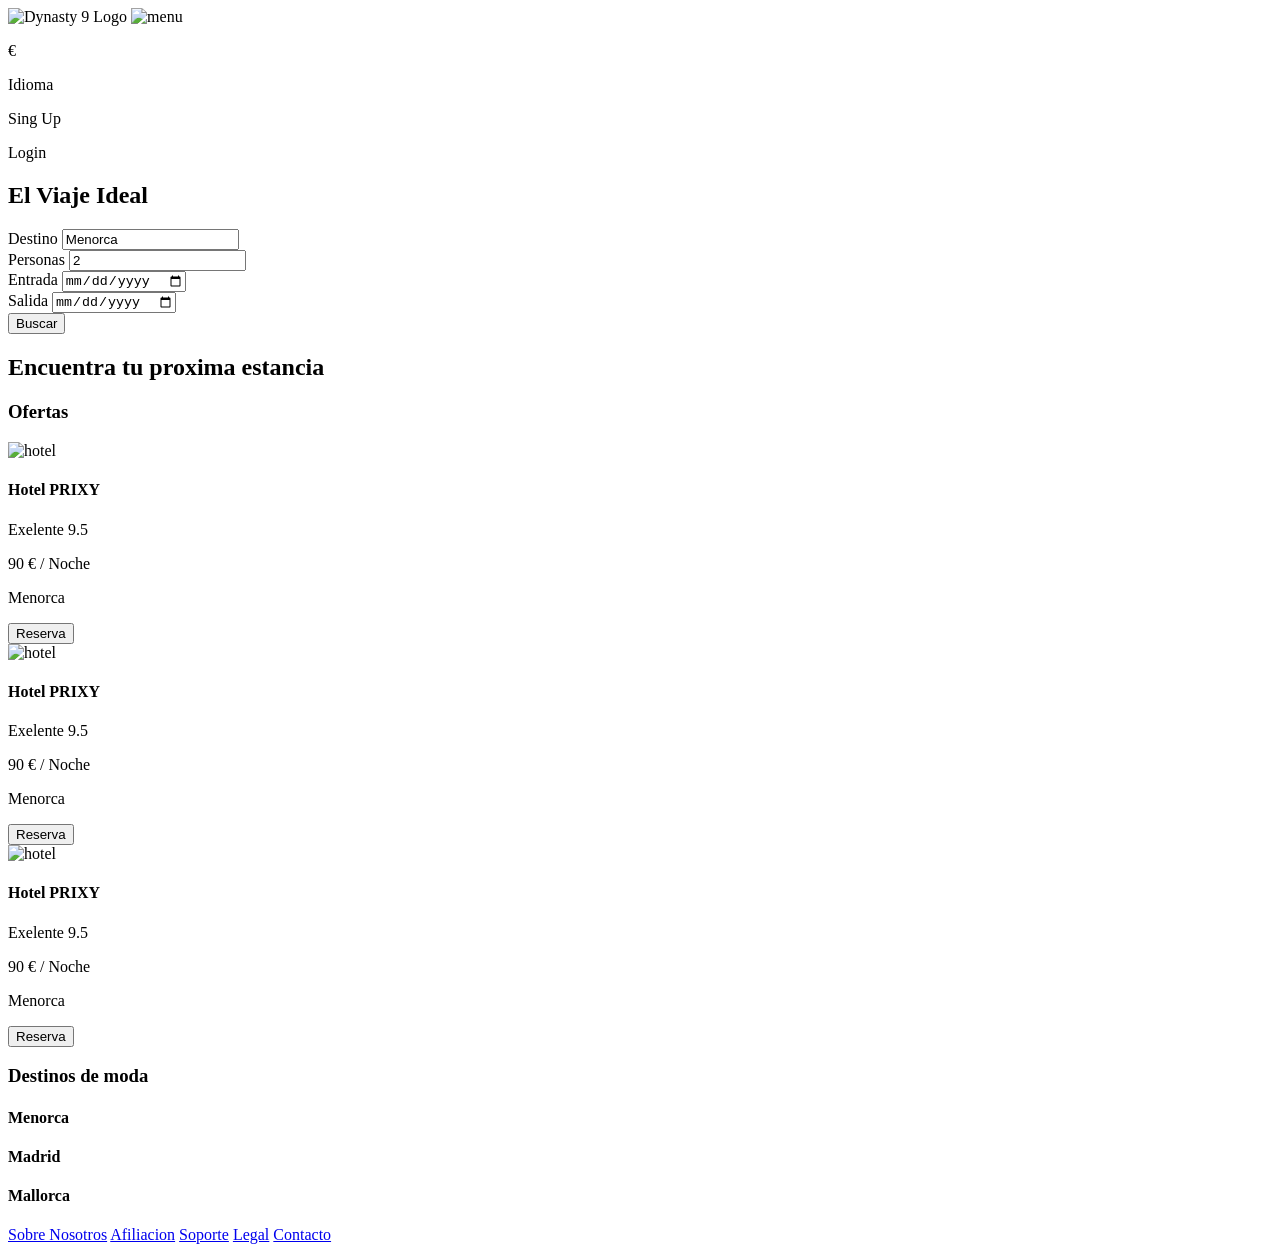
==== dynasty9/index.html @ aa6b821f "Refactor code structure for improved readability and maintainability" ====
<!DOCTYPE html>
<html lang="en">
<head>
    <meta charset="UTF-8">
    <meta name="viewport" content="width=device-width, initial-scale=1.0">
    <title>Dynasty 9</title>
    <link rel="icon" href="/assets/img/favicon.svg" type="image/x-icon">
    <link rel="stylesheet" href="/assets/css/header.css">
    <link rel="stylesheet" href="/assets/css/index.css">
    <link rel="stylesheet" href="/assets/css/footer.css">
</head>
<body>
    <header>
        <img src="/assets/img/logo-monograma-claro.svg" alt="Dynasty 9 Logo" class="logo">
        <img src="/assets/img/menu.svg" alt="menu" class="menu">
        <div class="lMenu">
            <p>€</p>
            <p>Idioma</p>
            <p>Sing Up</p>
            <p>Login</p>
        </div>
    </header>
    <main>
        <section id="home">
            <h1>El Viaje Ideal</h1>
            <form action="" method="get">
                <div class="buscar">
                    <label for="">Destino</label>
                    <input type="text" id="destino" name="destino" value="Menorca" required>
                </div>
                <div class="buscar">
                    <label for="">Personas</label>
                    <input type="number" id="nPersonas" name="nPersonas" min="1" value="2" required>
                </div>
                <div class="buscar">
                    <label for="">Entrada</label>
                    <input type="date" id="entrada" name="entrada" required>
                </div>
                <div class="buscar">
                    <label for="">Salida</label>
                    <input type="date" id="salida" name="salida" required>
                </div>
                <button type="submit">Buscar</button>
            </form> 
        </section>
        <h2>Encuentra tu proxima estancia</h2>
        <section>
            <h3>Ofertas</h3>
            <article>
                <img src="/assets/img/hotel.png" alt="hotel">
                <h4>Hotel PRIXY</h4>
                <p>Exelente 9.5</p>
                <p>90 € / Noche</p>
                <p>Menorca</p>
                <button>Reserva</button>
            </article>
            <article>
                <img src="/assets/img/hotel.png" alt="hotel">
                <h4>Hotel PRIXY</h4>
                <p>Exelente 9.5</p>
                <p>90 € / Noche</p>
                <p>Menorca</p>
                <button>Reserva</button>
            </article>
            <article>
                <img src="/assets/img/hotel.png" alt="hotel">
                <h4>Hotel PRIXY</h4>
                <p>Exelente 9.5</p>
                <p>90 € / Noche</p>
                <p>Menorca</p>
                <button>Reserva</button>
            </article>
        </section>
        <section>
            <h3>Destinos de moda</h3>
            <article>
                <h4>Menorca</h4>
            </article>
            <article>
                <h4>Madrid</h4>
            </article>
            <article>
                <h4>Mallorca</h4>
            </article>
        </section>
    </main>
    <footer>
        <a href="#">Sobre Nosotros</a>
        <a href="#">Afiliacion</a>
        <a href="#">Soporte</a>
        <a href="#">Legal</a>
        <a href="#">Contacto</a>
    </footer>
</body>
</html>
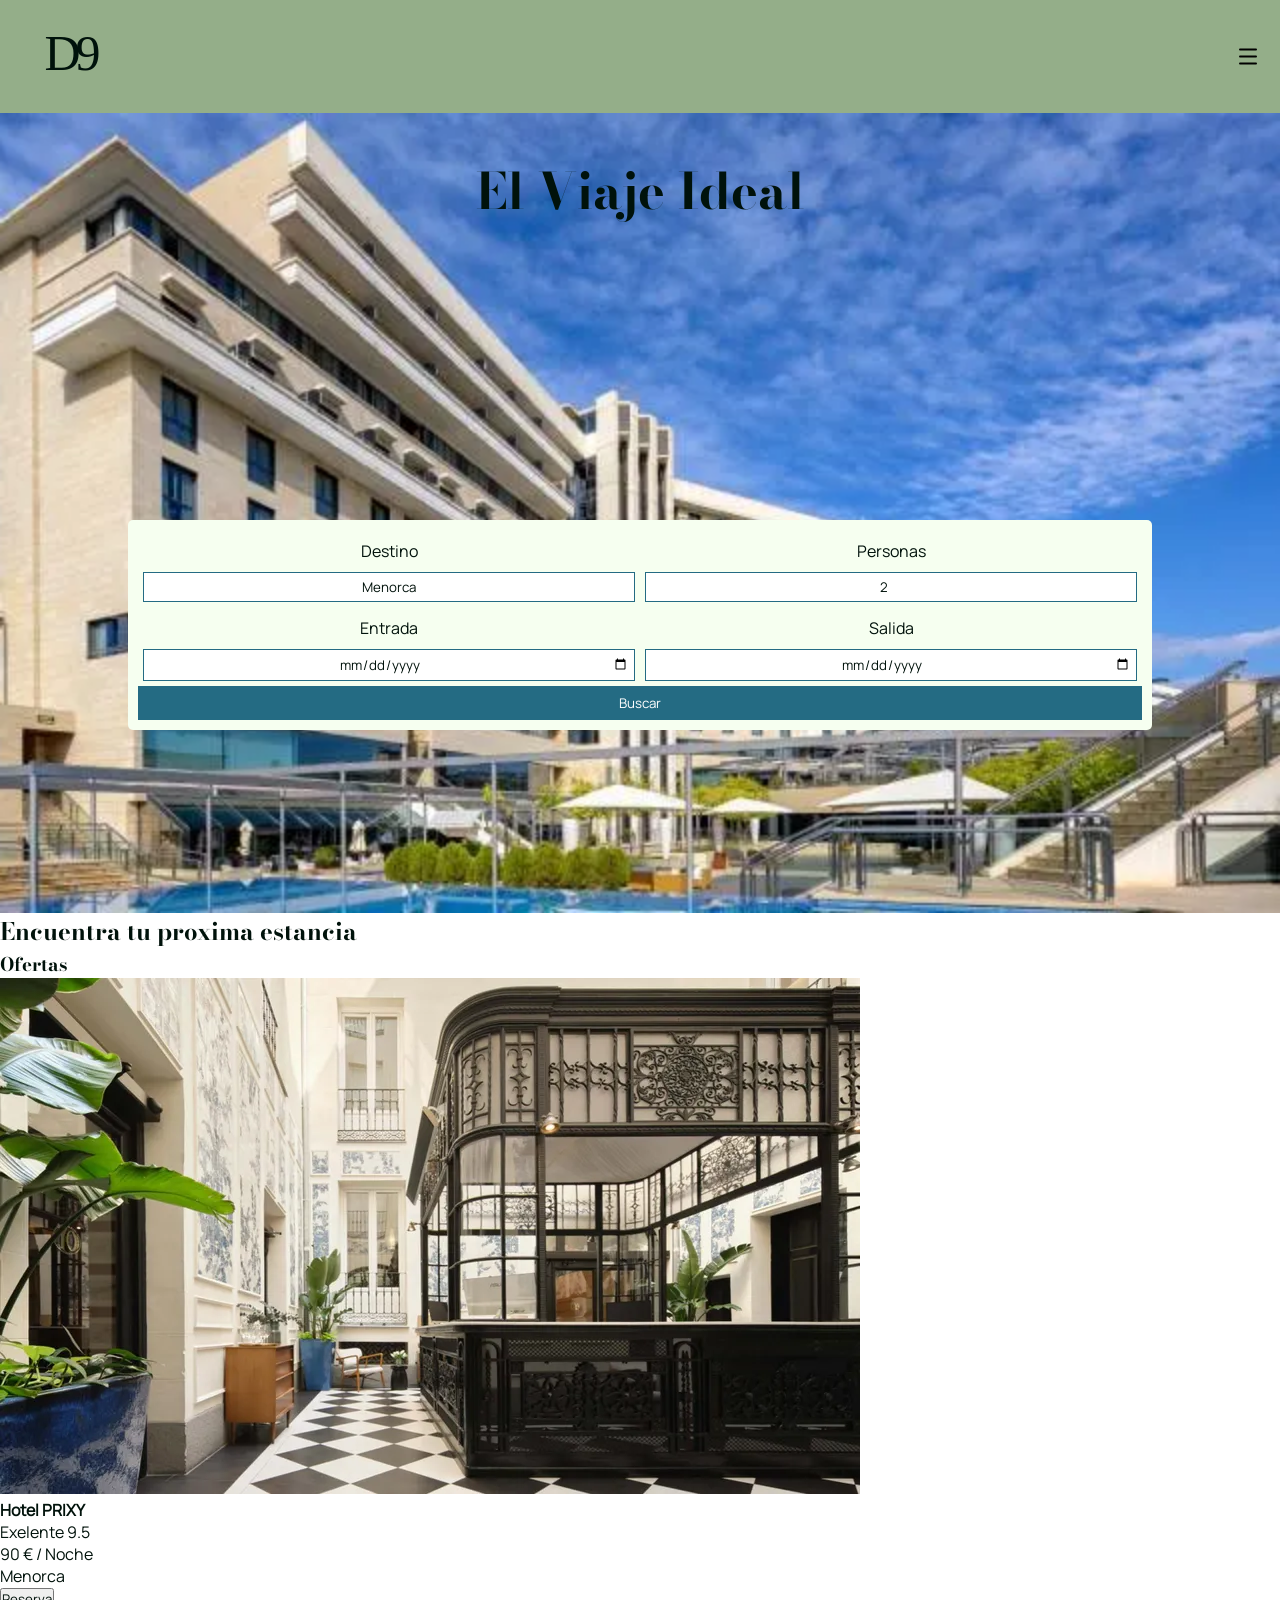
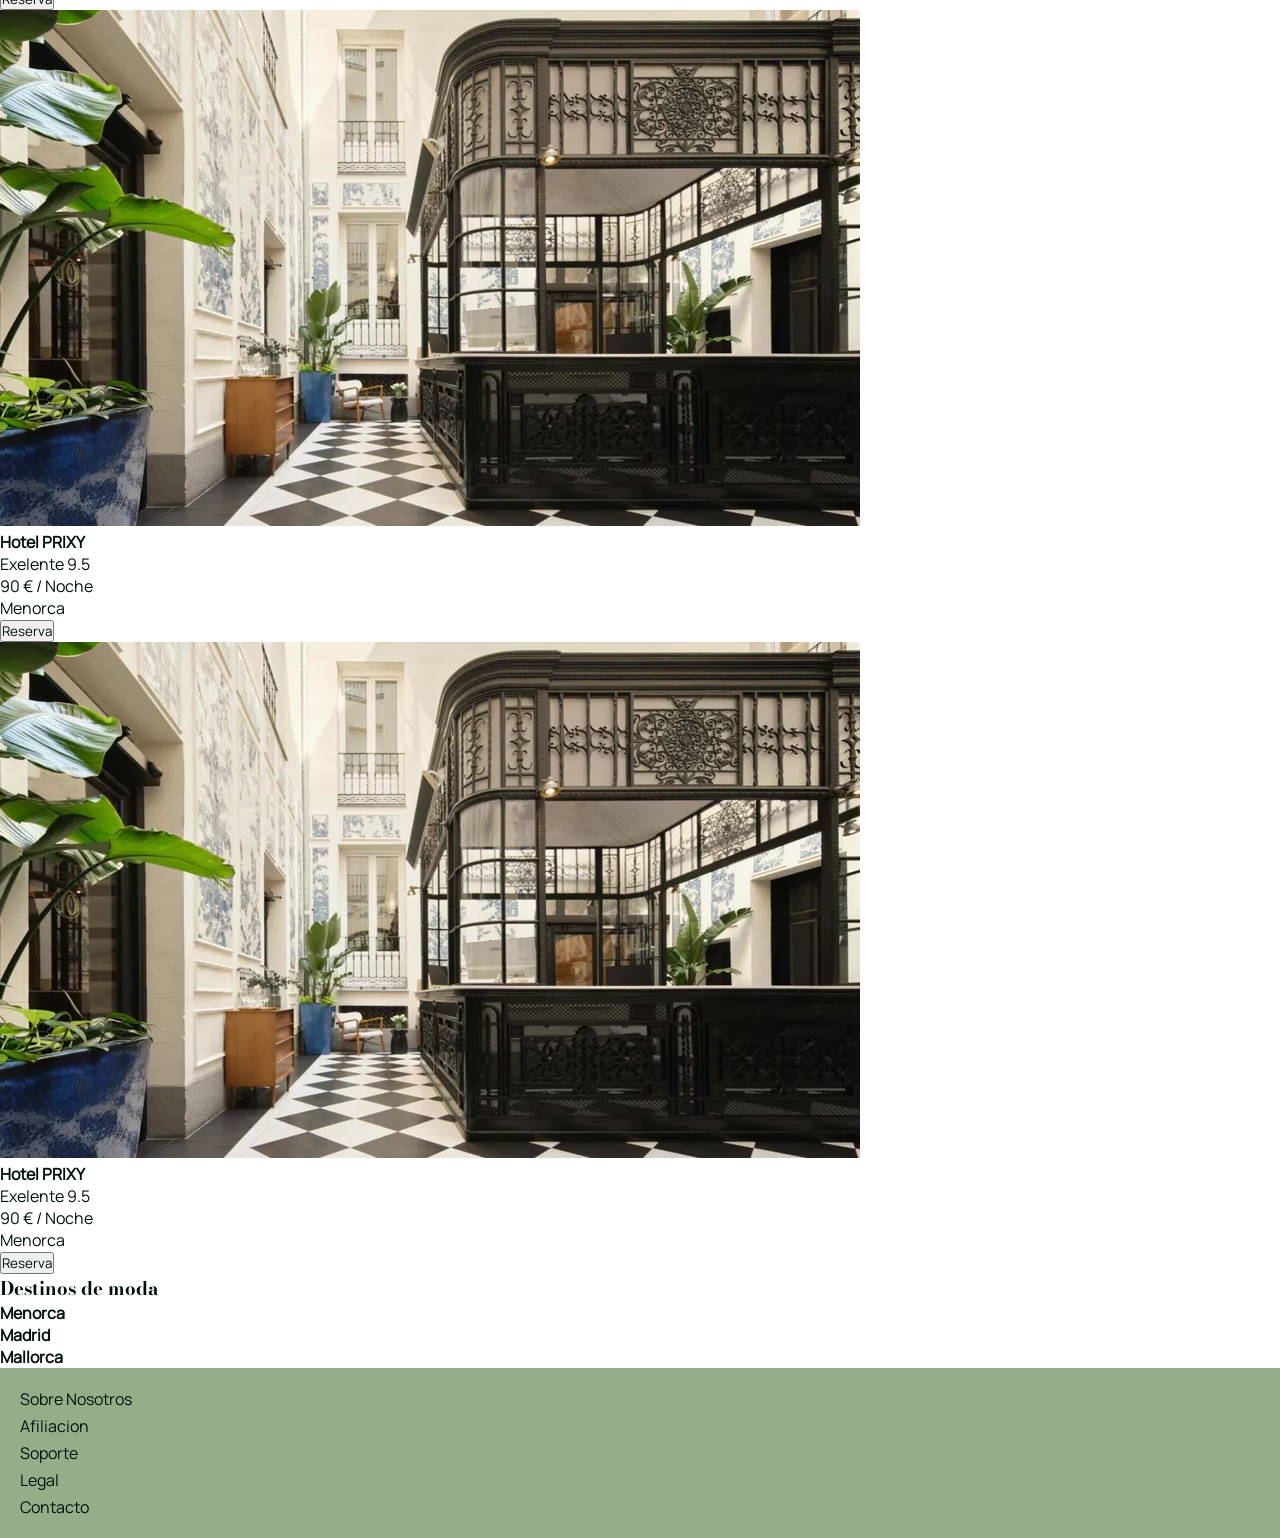
==== commit 6ab1eb3e: "Update asset paths in CSS and HTML for correct resource loading" ====
--- a/dynasty9/index.html
+++ b/dynasty9/index.html
@@ -4,15 +4,15 @@
     <meta charset="UTF-8">
     <meta name="viewport" content="width=device-width, initial-scale=1.0">
     <title>Dynasty 9</title>
-    <link rel="icon" href="/assets/img/favicon.svg" type="image/x-icon">
-    <link rel="stylesheet" href="/assets/css/header.css">
-    <link rel="stylesheet" href="/assets/css/index.css">
-    <link rel="stylesheet" href="/assets/css/footer.css">
+    <link rel="icon" href="/dynasty9/assets/img/favicon.svg" type="image/x-icon">
+    <link rel="stylesheet" href="/dynasty9/assets/css/header.css">
+    <link rel="stylesheet" href="/dynasty9/assets/css/index.css">
+    <link rel="stylesheet" href="/dynasty9/assets/css/footer.css">
 </head>
 <body>
     <header>
-        <img src="/assets/img/logo-monograma-claro.svg" alt="Dynasty 9 Logo" class="logo">
-        <img src="/assets/img/menu.svg" alt="menu" class="menu">
+        <img src="/dynasty9/assets/img/logo-monograma-claro.svg" alt="Dynasty 9 Logo" class="logo">
+        <img src="/dynasty9/assets/img/menu.svg" alt="menu" class="menu">
         <div class="lMenu">
             <p>€</p>
             <p>Idioma</p>
@@ -47,7 +47,7 @@
         <section>
             <h3>Ofertas</h3>
             <article>
-                <img src="/assets/img/hotel.png" alt="hotel">
+                <img src="/dynasty9/assets/img/hotel.png" alt="hotel">
                 <h4>Hotel PRIXY</h4>
                 <p>Exelente 9.5</p>
                 <p>90 € / Noche</p>
@@ -55,7 +55,7 @@
                 <button>Reserva</button>
             </article>
             <article>
-                <img src="/assets/img/hotel.png" alt="hotel">
+                <img src="/dynasty9/assets/img/hotel.png" alt="hotel">
                 <h4>Hotel PRIXY</h4>
                 <p>Exelente 9.5</p>
                 <p>90 € / Noche</p>
@@ -63,7 +63,7 @@
                 <button>Reserva</button>
             </article>
             <article>
-                <img src="/assets/img/hotel.png" alt="hotel">
+                <img src="/dynasty9/assets/img/hotel.png" alt="hotel">
                 <h4>Hotel PRIXY</h4>
                 <p>Exelente 9.5</p>
                 <p>90 € / Noche</p>
--- a/dynasty9/assets/css/header.css
+++ b/dynasty9/assets/css/header.css
@@ -0,0 +1,46 @@
+/* FONTS */
+@font-face {
+    font-family: 'Bodoni Moda';
+    src: url('/dynasty9/assets/fonts/Bodoni_Moda/BodoniModa-VariableFont_opsz\,wght.ttf');
+}
+
+@font-face {
+    font-family: 'Manrope';
+    src: url('/dynasty9/assets/fonts/Manrope/static/Manrope-Regular.ttf');
+}
+
+
+/* COLORS */
+/* v = verde */
+:root {
+    --vsalvia: #94AE89;
+    --vFlojo: #F6FFF0;
+    --onyx: #00120B;
+    --blanco: #FFFFFF;
+    --azul: #246B83;
+}
+
+*{
+    padding: 0;
+    margin: 0;
+    box-sizing: border-box;
+    font-family: 'Manrope', sans-serif;
+    color: var(--onyx);
+}
+
+header{
+    display: flex;
+    justify-content: space-between;
+    padding: 20px;
+    background-color: var(--vsalvia);
+    width: 100%;
+}
+
+.logo {
+    width: 100px;
+    height: auto;
+}
+
+.lMenu{
+    display: none;
+}
--- a/dynasty9/assets/css/index.css
+++ b/dynasty9/assets/css/index.css
@@ -0,0 +1,67 @@
+/* Textos */
+h1, h2, h3 {
+    font-family: 'Bodoni Moda', sans-serif;
+    font-weight: bold;
+}
+
+h1 {
+    font-size: 50px;
+    text-align: center;
+}
+
+a {
+    text-decoration: none;
+}
+/* Home + busqueda */
+#home{
+    display: flex;
+    flex-direction: column;
+    align-items: center;
+    padding: 40px;
+    background-image: url(/dynasty9/assets/img/hotel-2.png);
+    background-repeat: no-repeat;
+    background-position: center;
+    background-size: cover;
+    height: calc(100vh - 100px);
+}
+#home > form{
+    position: absolute;
+    bottom: 170px;
+    display: flex;
+    width: 80%;
+    flex-wrap: wrap;
+    padding: 10px;
+    border-radius: 5px;
+    background-color: var(--vFlojo);
+}
+
+#home > form > .buscar{
+    display: flex;
+    flex-direction: column;
+    gap: 5px;
+    width: 50%;
+    text-align: center;
+    padding: 5px;
+    border-radius: 5px;
+}
+.buscar label, .buscar input{
+    width: 100%;
+    padding: 5px;
+    text-align: center;
+}
+.buscar input{
+    border: 1px solid var(--azul);
+}
+.buscar label{
+    color: var(--onyx);
+}
+
+#home > form > button {
+    width: 100%;
+    border-radius: 0;
+    border: 1px;
+    background-color: var(--azul);
+    color: var(--blanco);
+    padding: 8px;
+}
+/* Main */
--- a/dynasty9/assets/css/footer.css
+++ b/dynasty9/assets/css/footer.css
@@ -0,0 +1,7 @@
+footer {
+    background-color: var(--vsalvia);
+    display: flex;
+    flex-direction: column;
+    padding: 20px;
+    gap: 5px;
+}
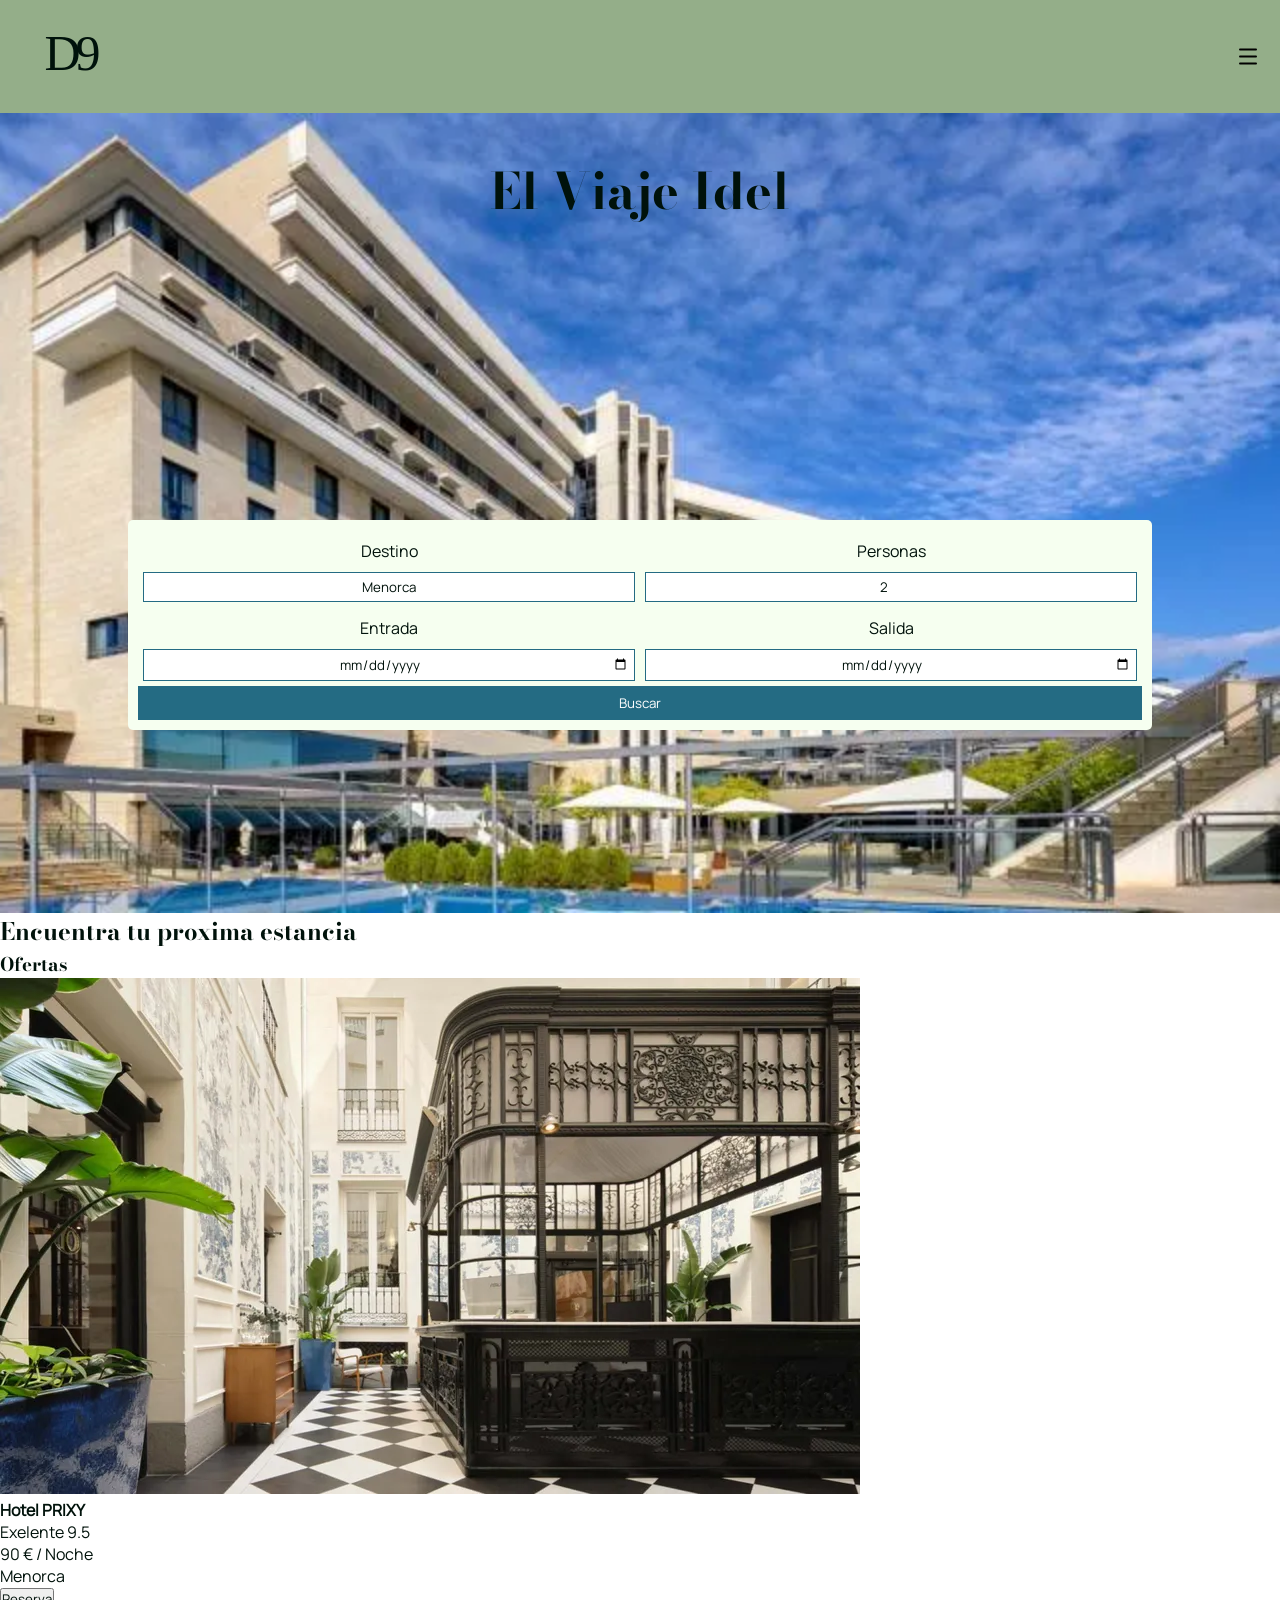
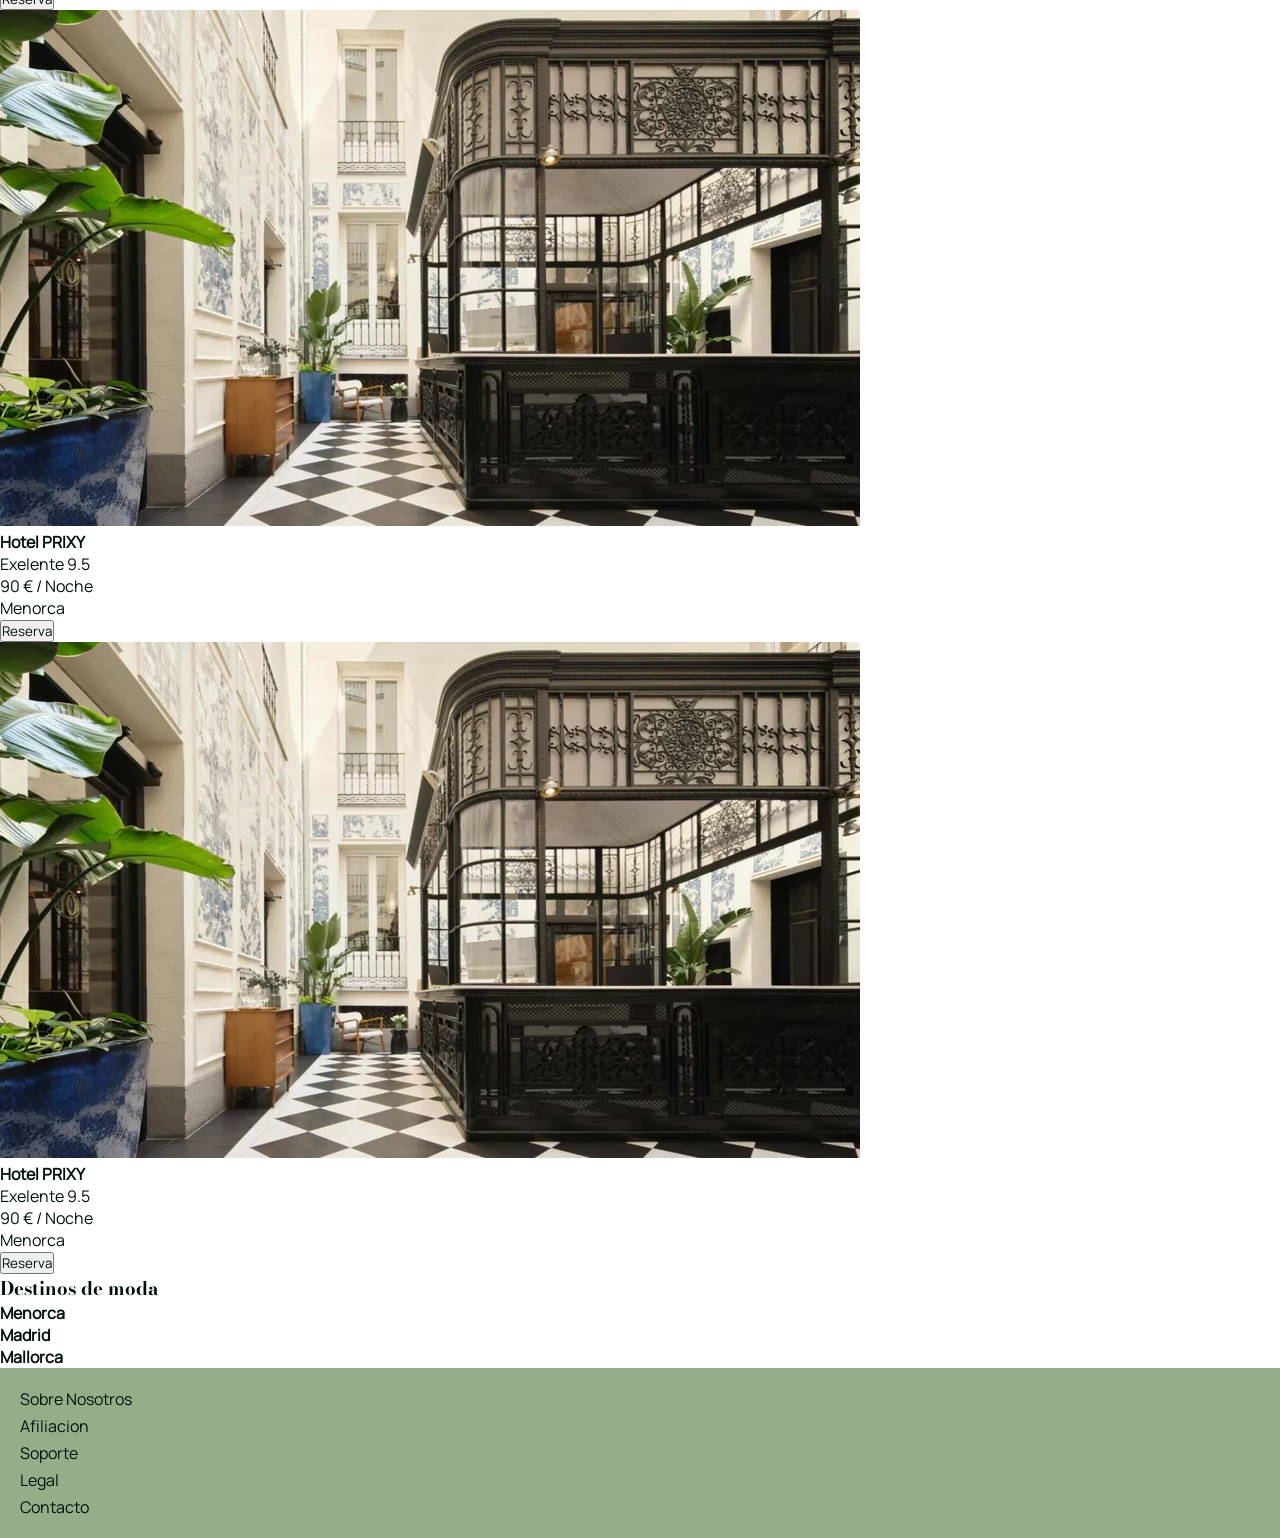
==== commit e72f9919: "a" ====
--- a/dynasty9/index.html
+++ b/dynasty9/index.html
@@ -4,15 +4,15 @@
     <meta charset="UTF-8">
     <meta name="viewport" content="width=device-width, initial-scale=1.0">
     <title>Dynasty 9</title>
-    <link rel="icon" href="/dynasty9/assets/img/favicon.svg" type="image/x-icon">
-    <link rel="stylesheet" href="/dynasty9/assets/css/header.css">
-    <link rel="stylesheet" href="/dynasty9/assets/css/index.css">
-    <link rel="stylesheet" href="/dynasty9/assets/css/footer.css">
+    <link rel="icon" href="assets/img/favicon.svg" type="image/x-icon">
+    <link rel="stylesheet" href="assets/css/header.css">
+    <link rel="stylesheet" href="assets/css/index.css">
+    <link rel="stylesheet" href="assets/css/footer.css">
 </head>
 <body>
     <header>
-        <img src="/dynasty9/assets/img/logo-monograma-claro.svg" alt="Dynasty 9 Logo" class="logo">
-        <img src="/dynasty9/assets/img/menu.svg" alt="menu" class="menu">
+        <img src="assets/img/logo-monograma-claro.svg" alt="Dynasty 9 Logo" class="logo">
+        <img src="assets/img/menu.svg" alt="menu" class="menu">
         <div class="lMenu">
             <p>€</p>
             <p>Idioma</p>
@@ -22,7 +22,7 @@
     </header>
     <main>
         <section id="home">
-            <h1>El Viaje Ideal</h1>
+            <h1>El Viaje Idel</h1>
             <form action="" method="get">
                 <div class="buscar">
                     <label for="">Destino</label>
@@ -47,7 +47,7 @@
         <section>
             <h3>Ofertas</h3>
             <article>
-                <img src="/dynasty9/assets/img/hotel.png" alt="hotel">
+                <img src="assets/img/hotel.png" alt="hotel">
                 <h4>Hotel PRIXY</h4>
                 <p>Exelente 9.5</p>
                 <p>90 € / Noche</p>
@@ -55,7 +55,7 @@
                 <button>Reserva</button>
             </article>
             <article>
-                <img src="/dynasty9/assets/img/hotel.png" alt="hotel">
+                <img src="assets/img/hotel.png" alt="hotel">
                 <h4>Hotel PRIXY</h4>
                 <p>Exelente 9.5</p>
                 <p>90 € / Noche</p>
@@ -63,7 +63,7 @@
                 <button>Reserva</button>
             </article>
             <article>
-                <img src="/dynasty9/assets/img/hotel.png" alt="hotel">
+                <img src="assets/img/hotel.png" alt="hotel">
                 <h4>Hotel PRIXY</h4>
                 <p>Exelente 9.5</p>
                 <p>90 € / Noche</p>
--- a/dynasty9/assets/css/header.css
+++ b/dynasty9/assets/css/header.css
@@ -1,12 +1,12 @@
 /* FONTS */
 @font-face {
     font-family: 'Bodoni Moda';
-    src: url('/dynasty9/assets/fonts/Bodoni_Moda/BodoniModa-VariableFont_opsz\,wght.ttf');
+    src: url('../fonts/Bodoni_Moda/BodoniModa-VariableFont_opsz\,wght.ttf');
 }
 
 @font-face {
     font-family: 'Manrope';
-    src: url('/dynasty9/assets/fonts/Manrope/static/Manrope-Regular.ttf');
+    src: url('../fonts/Manrope/static/Manrope-Regular.ttf');
 }
 
 
--- a/dynasty9/assets/css/index.css
+++ b/dynasty9/assets/css/index.css
@@ -18,7 +18,7 @@
     flex-direction: column;
     align-items: center;
     padding: 40px;
-    background-image: url(/dynasty9/assets/img/hotel-2.png);
+    background-image: url(../img/hotel-2.png);
     background-repeat: no-repeat;
     background-position: center;
     background-size: cover;
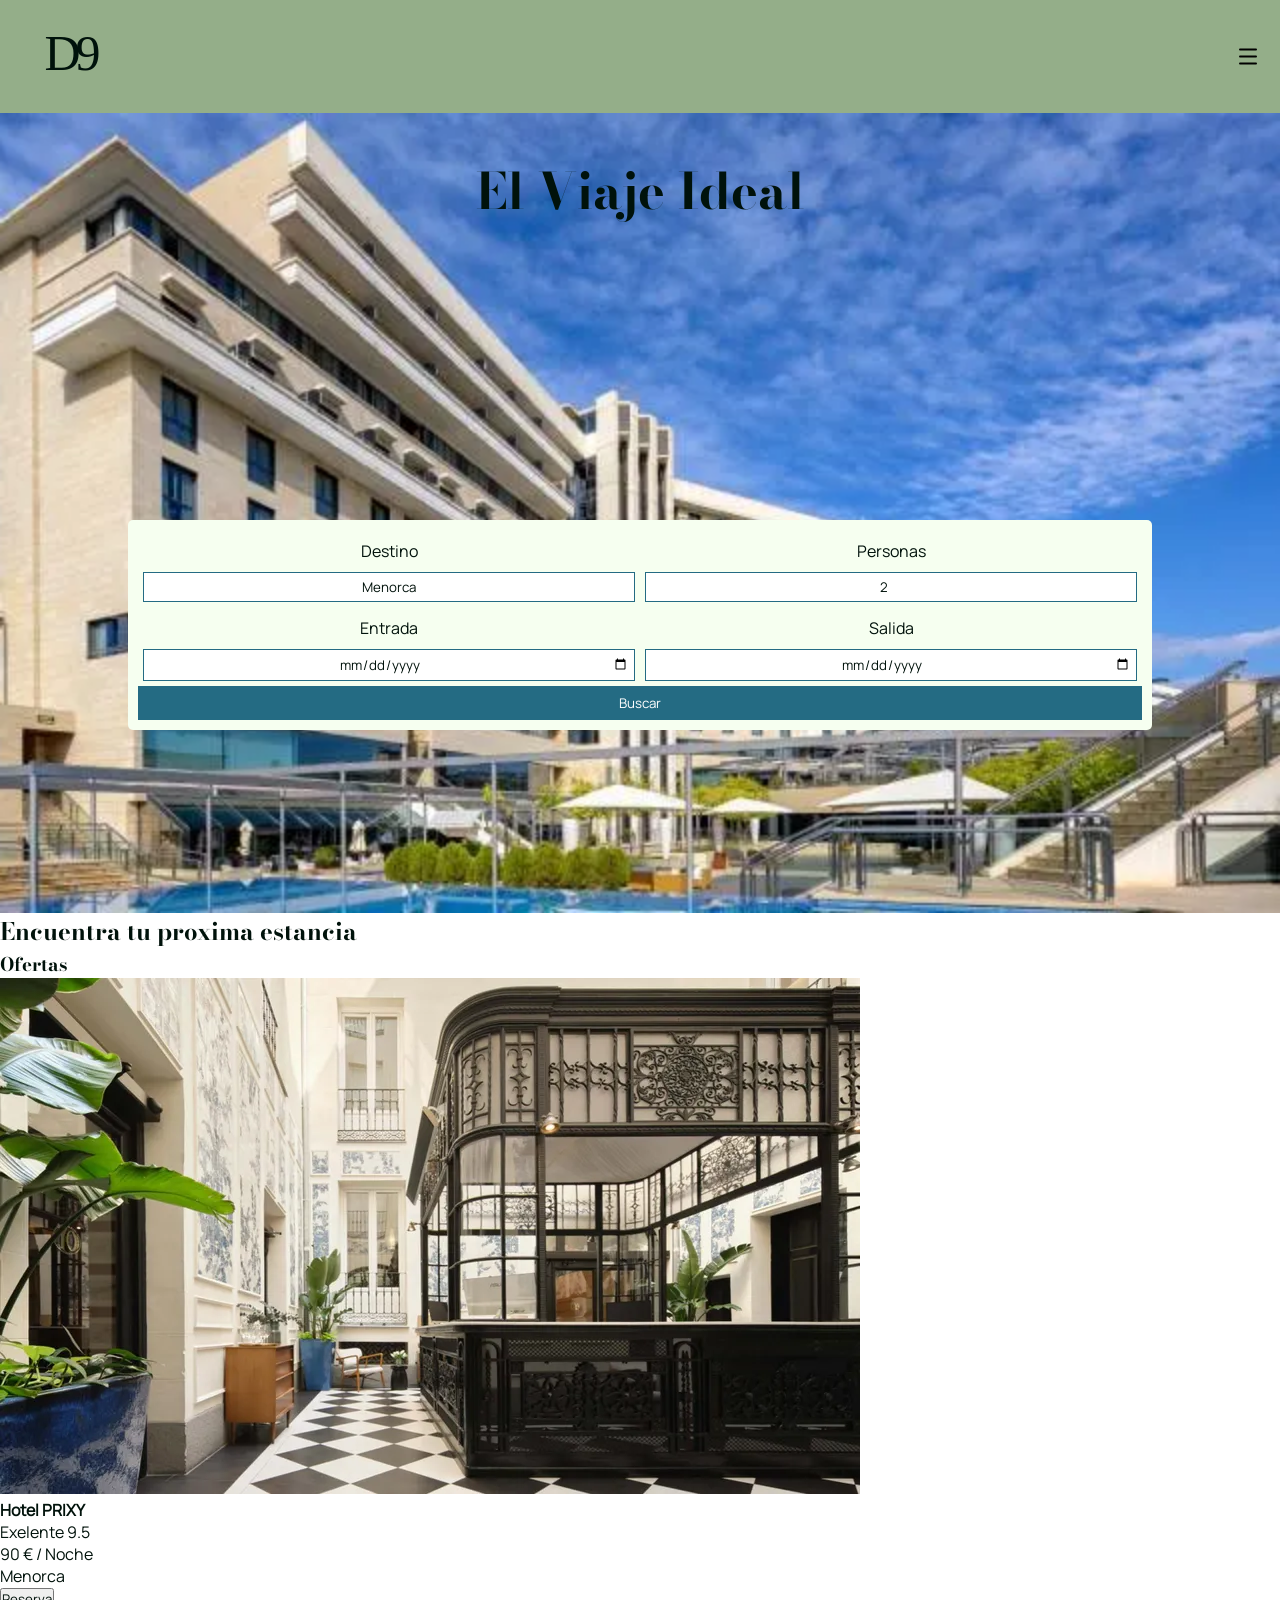
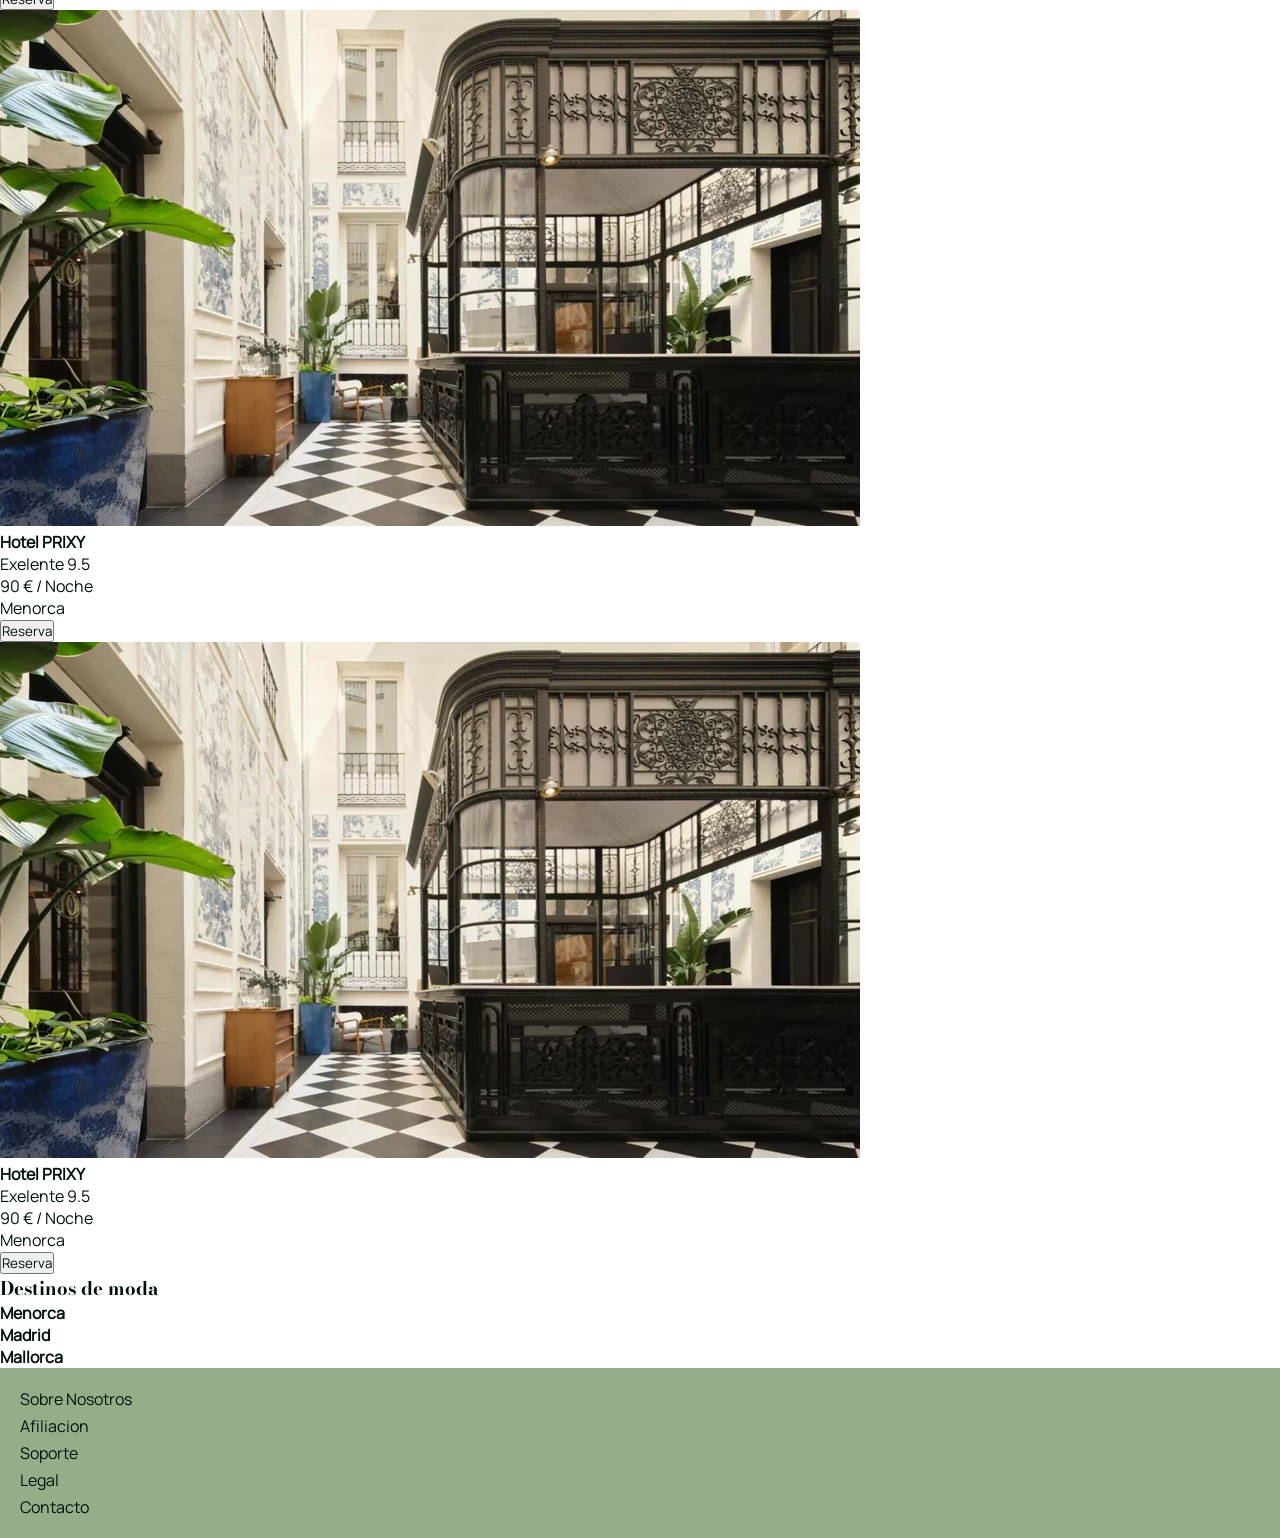
==== commit 38acfcaf: "a" ====
--- a/dynasty9/index.html
+++ b/dynasty9/index.html
@@ -22,7 +22,7 @@
     </header>
     <main>
         <section id="home">
-            <h1>El Viaje Idel</h1>
+            <h1>El Viaje Ideal</h1>
             <form action="" method="get">
                 <div class="buscar">
                     <label for="">Destino</label>
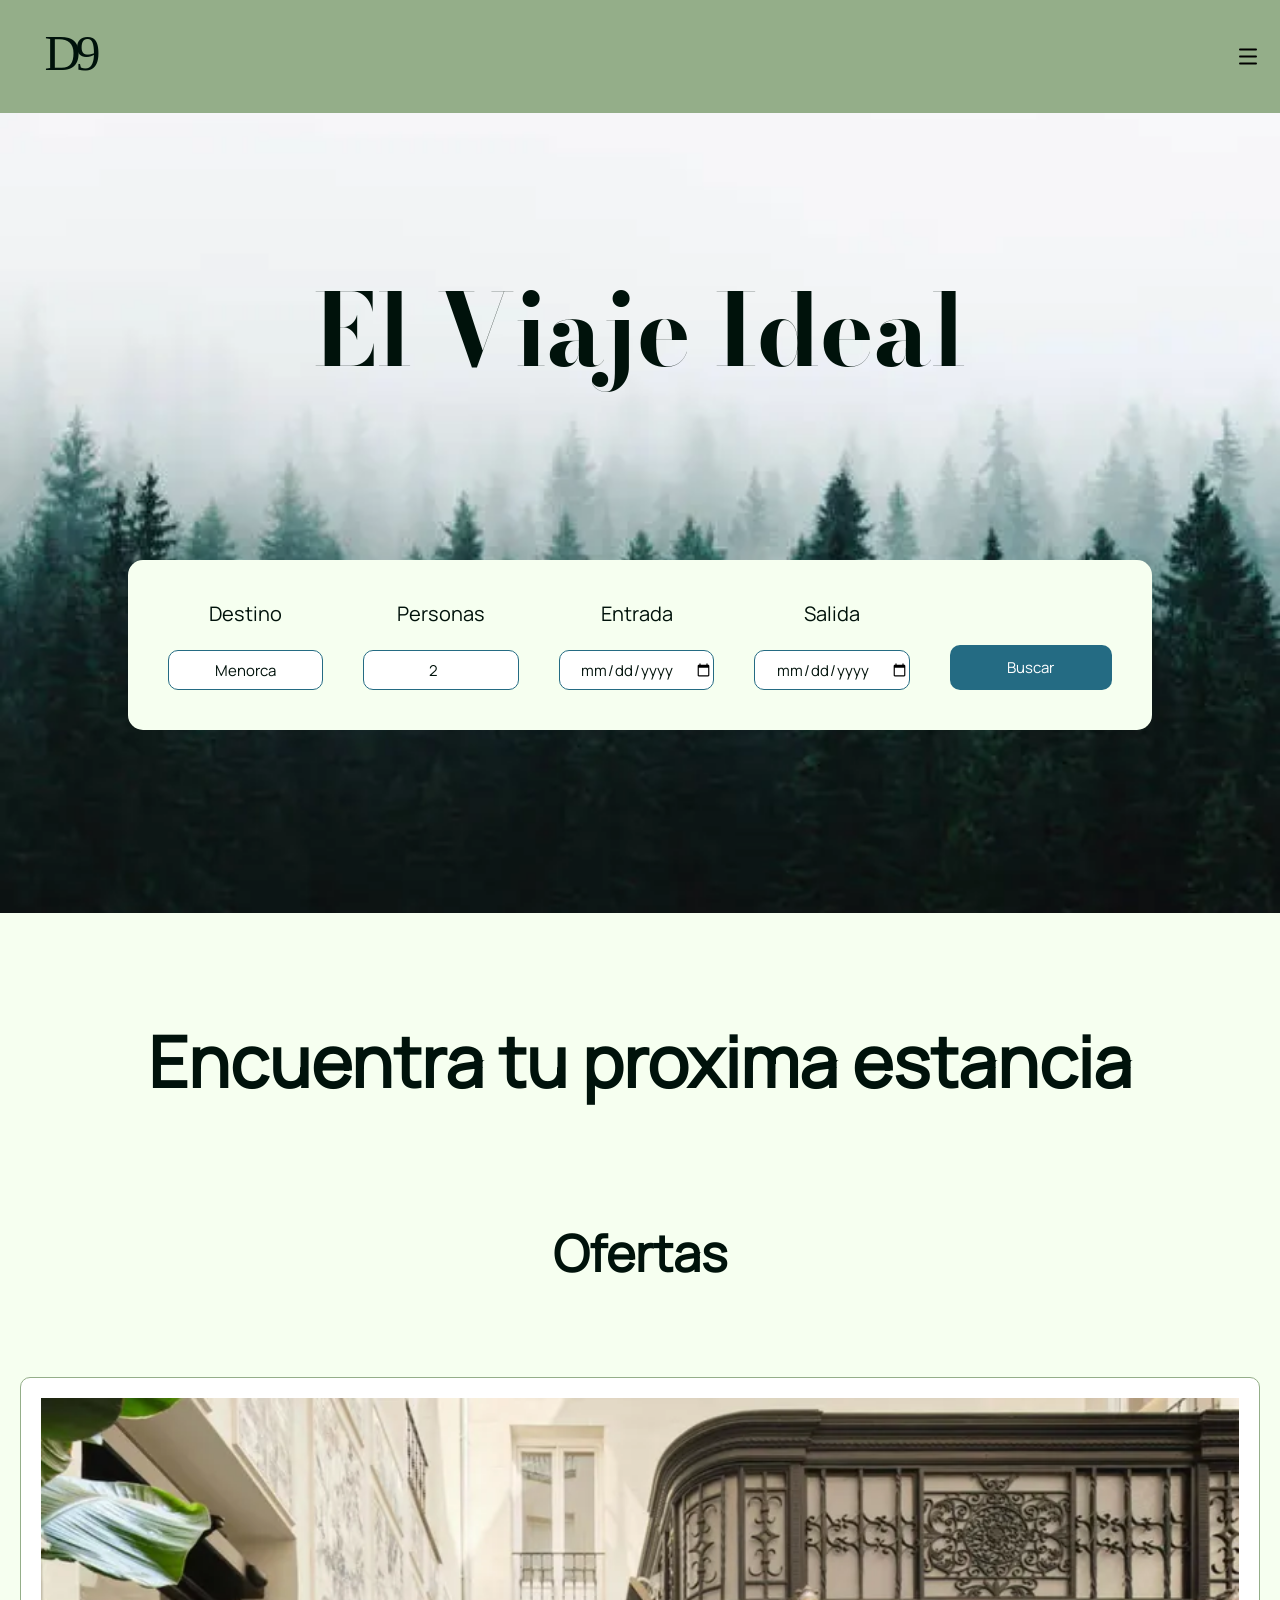
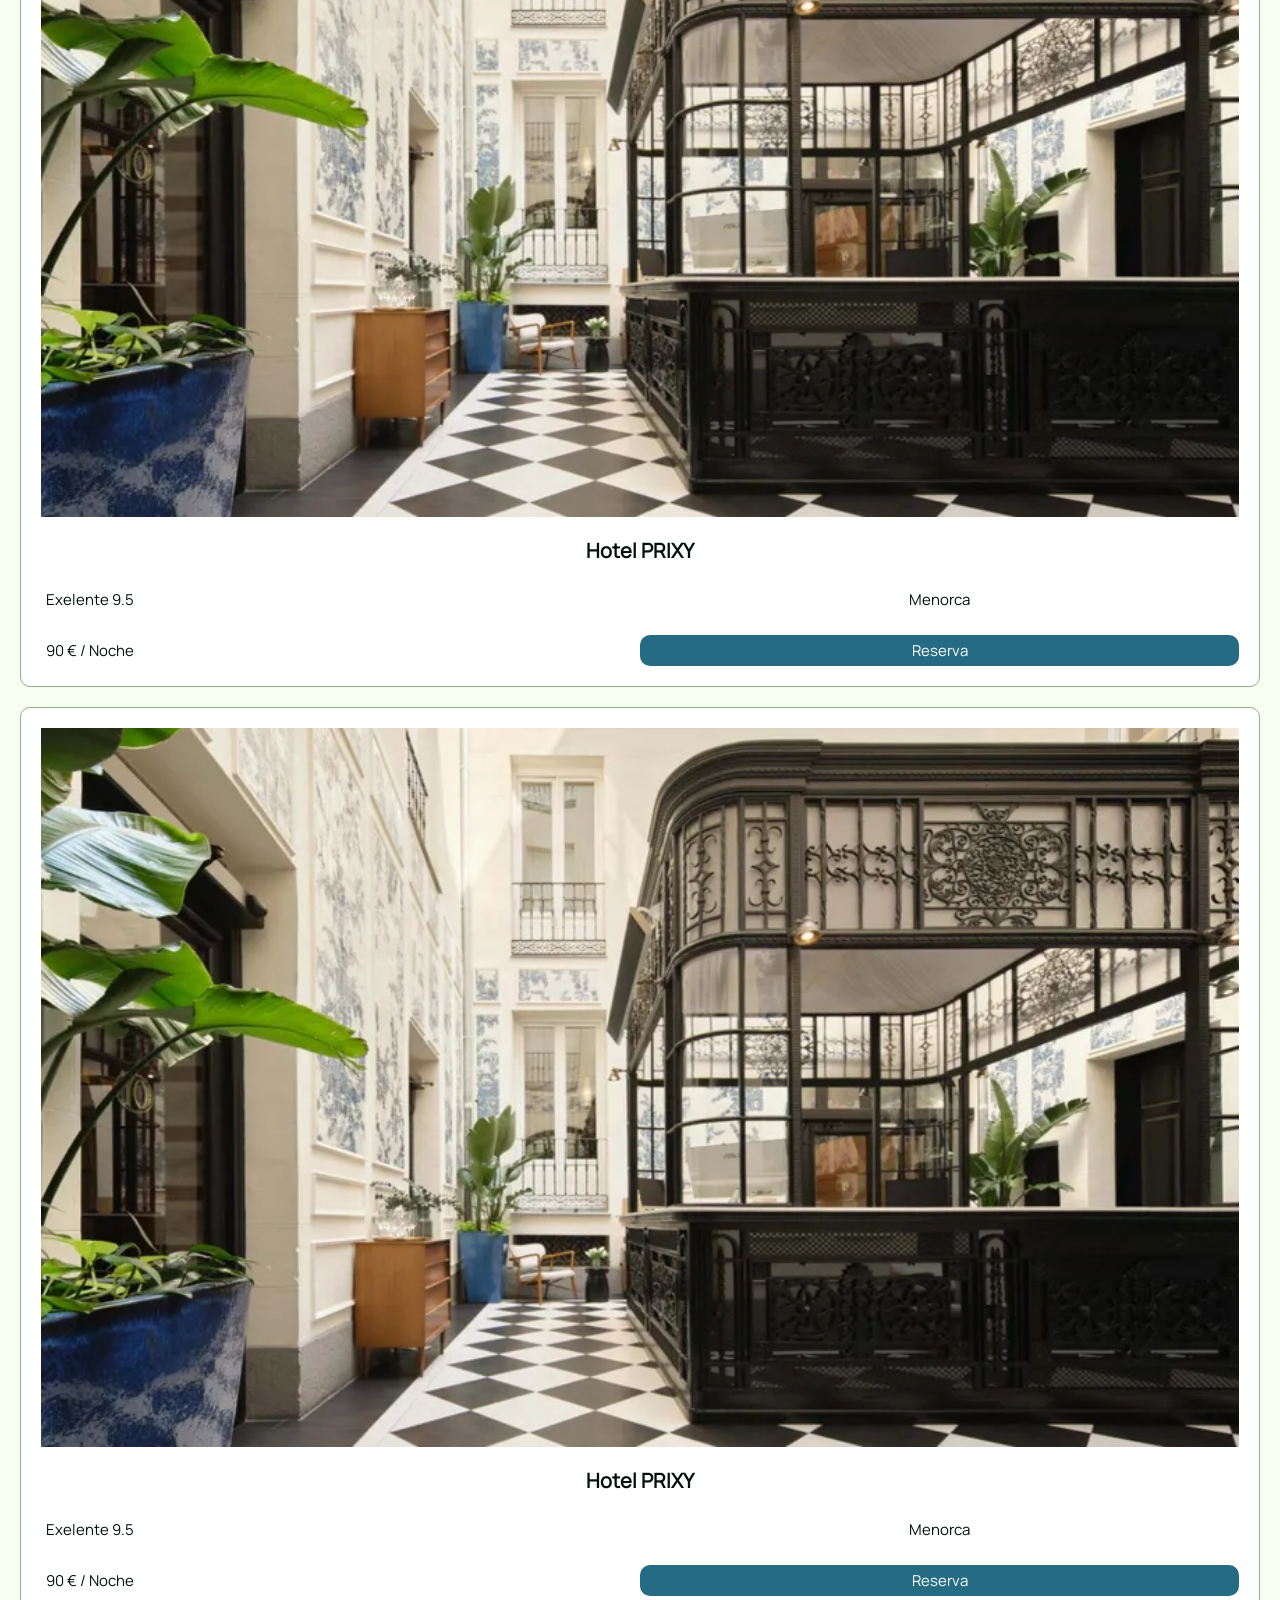
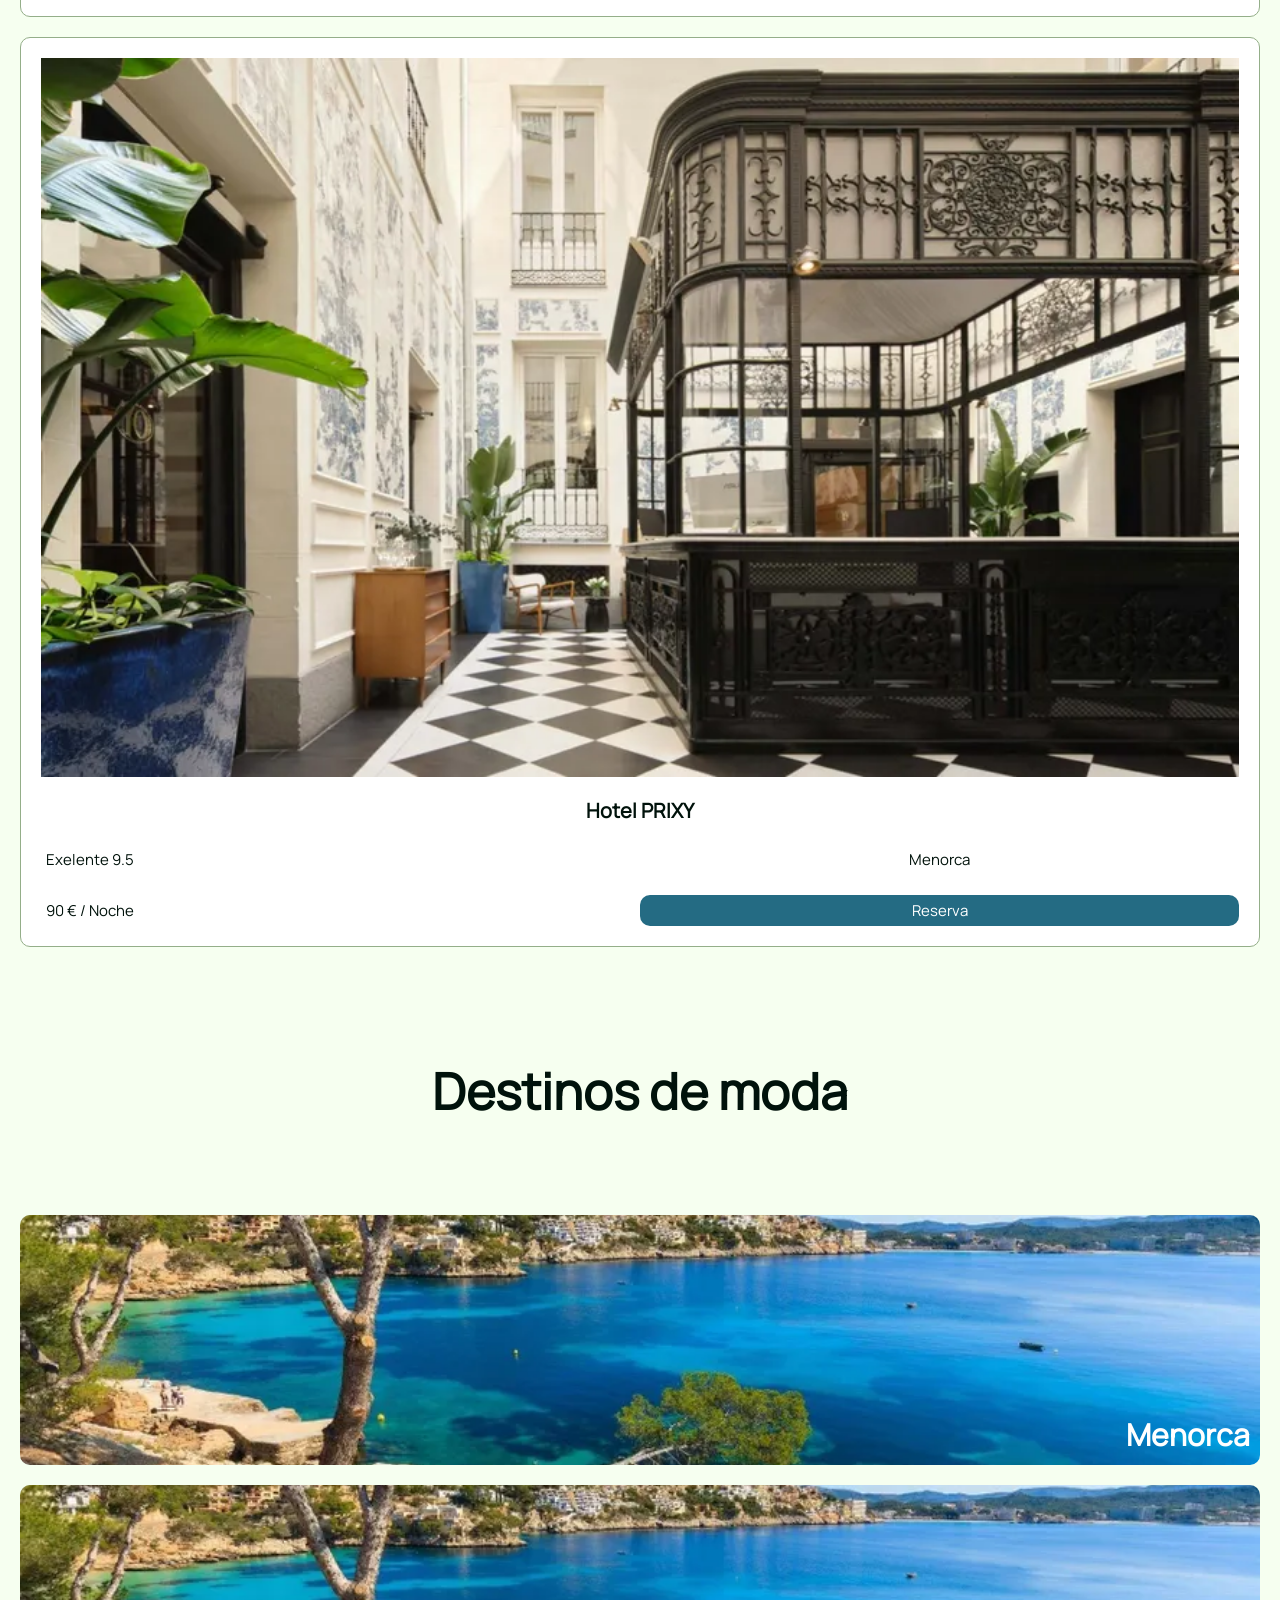
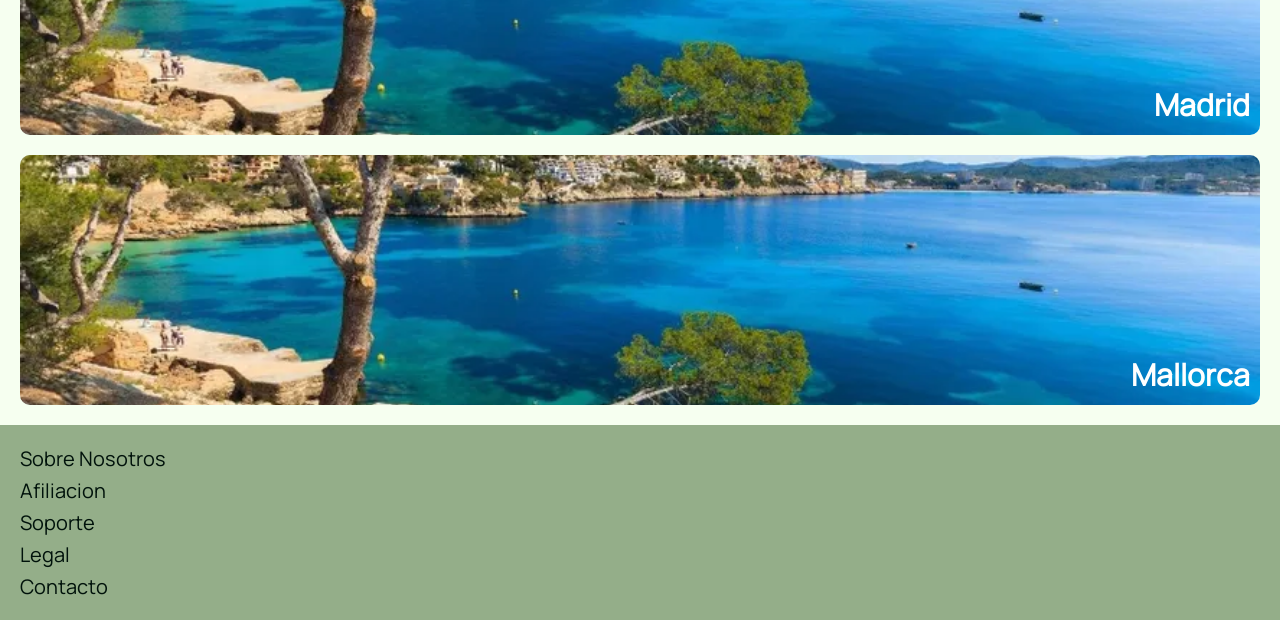
==== commit 45f3f4c7: "phone + start pc" ====
--- a/dynasty9/index.html
+++ b/dynasty9/index.html
@@ -44,34 +44,34 @@
             </form> 
         </section>
         <h2>Encuentra tu proxima estancia</h2>
-        <section>
+        <section id="ofertas">
             <h3>Ofertas</h3>
             <article>
-                <img src="assets/img/hotel.png" alt="hotel">
+                <img src="assets/img/hotel.png" alt="hotel" class="hoteles">
                 <h4>Hotel PRIXY</h4>
                 <p>Exelente 9.5</p>
+                <p>Menorca</p>
                 <p>90 € / Noche</p>
-                <p>Menorca</p>
                 <button>Reserva</button>
             </article>
             <article>
-                <img src="assets/img/hotel.png" alt="hotel">
+                <img src="assets/img/hotel.png" alt="hotel" class="hoteles">
                 <h4>Hotel PRIXY</h4>
                 <p>Exelente 9.5</p>
+                <p>Menorca</p>
                 <p>90 € / Noche</p>
-                <p>Menorca</p>
                 <button>Reserva</button>
             </article>
             <article>
-                <img src="assets/img/hotel.png" alt="hotel">
+                <img src="assets/img/hotel.png" alt="hotel" class="hoteles">
                 <h4>Hotel PRIXY</h4>
                 <p>Exelente 9.5</p>
+                <p>Menorca</p>
                 <p>90 € / Noche</p>
-                <p>Menorca</p>
                 <button>Reserva</button>
             </article>
         </section>
-        <section>
+        <section id="moda">
             <h3>Destinos de moda</h3>
             <article>
                 <h4>Menorca</h4>
--- a/dynasty9/assets/css/index.css
+++ b/dynasty9/assets/css/index.css
@@ -1,7 +1,7 @@
 /* Textos */
-h1, h2, h3 {
+h1{
     font-family: 'Bodoni Moda', sans-serif;
-    font-weight: bold;
+    font-weight: 1500;
 }
 
 h1 {
@@ -13,55 +13,198 @@
     text-decoration: none;
 }
 /* Home + busqueda */
-#home{
+#home {
     display: flex;
     flex-direction: column;
     align-items: center;
     padding: 40px;
-    background-image: url(../img/hotel-2.png);
+    background-image: url(../img/bosque.png);
     background-repeat: no-repeat;
     background-position: center;
     background-size: cover;
     height: calc(100vh - 100px);
 }
-#home > form{
+#home > form {
     position: absolute;
     bottom: 170px;
     display: flex;
     width: 80%;
     flex-wrap: wrap;
     padding: 10px;
-    border-radius: 5px;
+    border-radius: 15px;
     background-color: var(--vFlojo);
 }
 
-#home > form > .buscar{
+#home > form > .buscar {
     display: flex;
     flex-direction: column;
     gap: 5px;
     width: 50%;
     text-align: center;
     padding: 5px;
-    border-radius: 5px;
-}
-.buscar label, .buscar input{
-    width: 100%;
-    padding: 5px;
-    text-align: center;
-}
-.buscar input{
+}
+.buscar label, .buscar input {
+    width: 100%;
+    padding: 5px;
+    text-align: center;
+    border-radius: 10px;
+}
+.buscar input {
     border: 1px solid var(--azul);
 }
-.buscar label{
+.buscar label {
     color: var(--onyx);
 }
 
 #home > form > button {
     width: 100%;
-    border-radius: 0;
     border: 1px;
     background-color: var(--azul);
     color: var(--blanco);
     padding: 8px;
+    margin-top: 20px;
+    margin-bottom: 5px;
+    border-radius: 10px;
 }
 /* Main */
+main {
+    background-color: var(--vFlojo);
+}
+main > h2 {
+    text-align: center;
+    font-size: 35px;
+    padding: 20px;
+}
+main h3 {
+    font-size: 30px;
+}
+#ofertas, #moda {
+    display: flex;
+    flex-direction: column;
+    align-items: center;
+    width: 100%;
+    padding: 20px;
+    gap: 20px;
+}
+.hoteles {
+    width: 100%;
+}
+#ofertas > article {
+    padding: 20px;
+    background-color: var(--blanco);
+    border-radius: 10px;
+    border: 1px solid var(--vsalvia);
+    display: flex;
+    flex-wrap: wrap;
+    gap: 20px;
+    justify-content: space-between;
+}
+#ofertas > article > h4 {
+    text-align: center;
+    width: 100%;
+    font-size: 20px;
+}
+#ofertas > article > p {
+    width: calc(50% - 20px);
+    font-size: 15px;
+    padding: 5px;
+}
+#ofertas > article > p:nth-of-type(2) {
+    text-align: center;
+    width: 50%;
+}
+#ofertas > article > button {
+    text-align: right;
+    width: 50%;
+    border-radius: 10px;
+    border: 1px;
+    background-color: var(--azul);
+    color: var(--blanco);
+    padding: 5px;
+    text-align: center;
+    font-size: 15px;
+}
+#moda > article {
+    position: relative;
+    width: 100%;
+    background-image: url(../img/menorca.png) ;
+    background-repeat: no-repeat;
+    background-position: center;
+    background-size: cover;
+    height: 250px;
+    border-radius: 10px;
+}
+#moda > article > h4 {
+    color: var(--blanco);
+    text-align: right;
+    padding: 10px;
+    position: absolute;
+    bottom: 0;
+    right: 0;
+}
+
+@media (min-width: 600px) {
+    p, label, a{
+        font-size: 20px;
+    }
+    h1 {
+        padding-top: 100px;
+        font-size: 100px;
+    }
+    main > h2 {
+        padding-top: 100px;
+        font-size: 70px;
+    }
+    main h3 {
+        font-size: 50px;
+        padding: 70px;
+    }
+    h4 {
+        font-size: 30px;
+    }
+
+    #home > form {
+        flex-direction: row;
+        flex-wrap: nowrap;
+        padding: 20px;
+        align-items: flex-end;
+    }
+
+    #home > form > .buscar {
+        display: flex;
+        flex-direction: column;
+        justify-content: space-between;
+        gap: 10px;
+        width: 100%;
+        text-align: center;
+        padding: 20px;
+    }
+
+    .buscar label,
+    .buscar input {
+        width: 100%;
+        padding: 0;
+        text-align: center;
+        border-radius: 10px;
+        height: 40px;
+        
+    }
+    .buscar input{
+        font-size: 15px;
+    }
+    
+    #home > form > button {
+        width: 100%;
+        border: 1px;
+        background-color: var(--azul);
+        color: var(--blanco);
+        padding: 0;
+        margin-top: 0;
+        margin-bottom: 0;
+        border-radius: 10px;
+        height: 5vh;
+        font-size: 15px;
+        margin: 20px;
+    }
+
+}
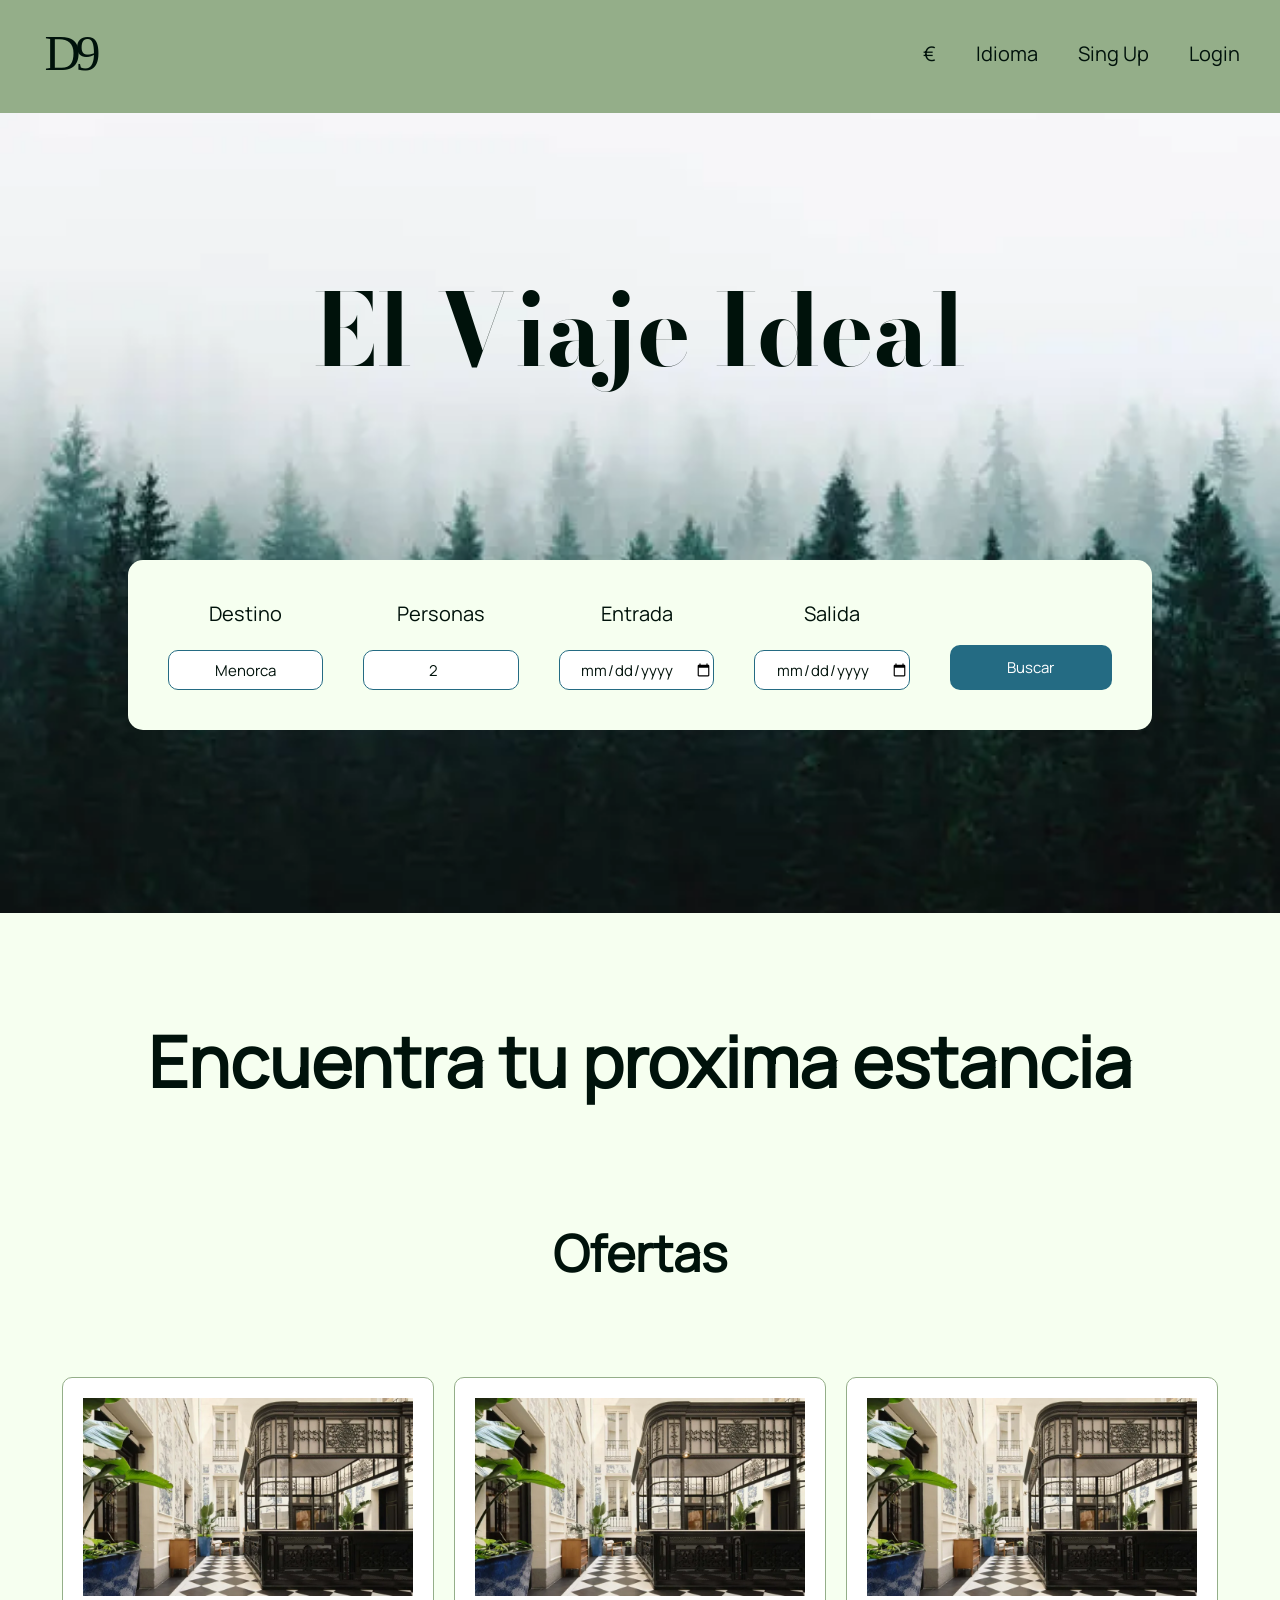
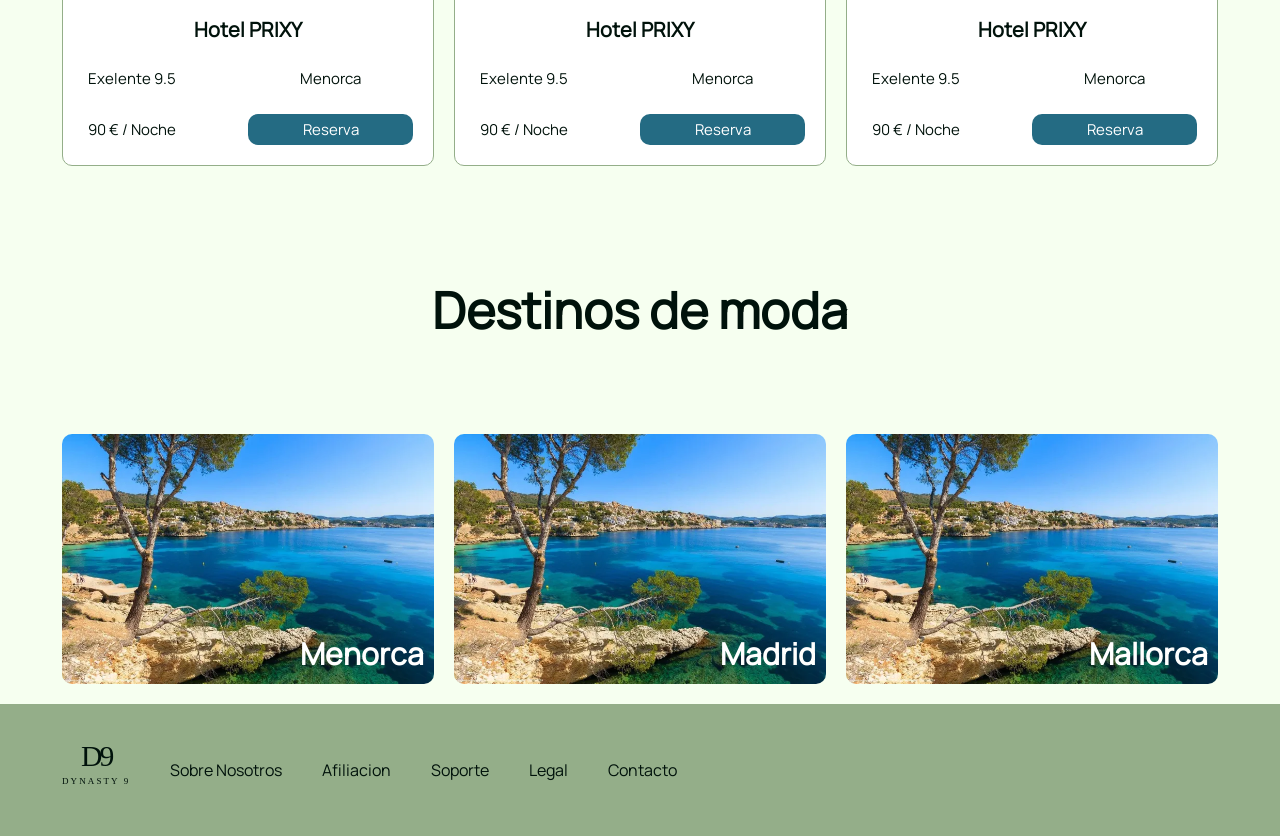
==== commit 5b5b0884: "carefull" ====
--- a/dynasty9/index.html
+++ b/dynasty9/index.html
@@ -85,6 +85,7 @@
         </section>
     </main>
     <footer>
+        <a href="#"><img src="assets/img/logo-claro.svg" alt="Dynasty 9 Logo" class="logo2"></a>
         <a href="#">Sobre Nosotros</a>
         <a href="#">Afiliacion</a>
         <a href="#">Soporte</a>
--- a/dynasty9/assets/css/header.css
+++ b/dynasty9/assets/css/header.css
@@ -20,7 +20,7 @@
     --azul: #246B83;
 }
 
-*{
+* {
     padding: 0;
     margin: 0;
     box-sizing: border-box;
@@ -28,7 +28,7 @@
     color: var(--onyx);
 }
 
-header{
+header {
     display: flex;
     justify-content: space-between;
     padding: 20px;
@@ -41,6 +41,20 @@
     height: auto;
 }
 
-.lMenu{
+.lMenu {
     display: none;
+}
+
+
+@media (min-width: 600px) {
+
+    .menu {
+        display: none;
+    }
+
+    .lMenu {
+        display: flex;
+        gap: 40px;
+        padding: 20px;
+    }
 }
--- a/dynasty9/assets/css/index.css
+++ b/dynasty9/assets/css/index.css
@@ -4,10 +4,7 @@
     font-weight: 1500;
 }
 
-h1 {
-    font-size: 50px;
-    text-align: center;
-}
+
 
 a {
     text-decoration: none;
@@ -34,6 +31,11 @@
     border-radius: 15px;
     background-color: var(--vFlojo);
 }
+h1 {
+    font-size: 50px;
+    text-align: center;
+    padding: 100px;
+}
 
 #home > form > .buscar {
     display: flex;
@@ -149,8 +151,9 @@
     }
     h1 {
         padding-top: 100px;
-        font-size: 100px;
-    }
+        font-size: 80px;
+    }
+    
     main > h2 {
         padding-top: 100px;
         font-size: 70px;
@@ -161,6 +164,43 @@
     }
     h4 {
         font-size: 30px;
+    }
+
+    
+
+    #ofertas{
+        flex-direction: row;
+        flex-wrap: wrap;
+        align-items: center;
+        justify-content: center;
+    }
+    #ofertas > h3 {
+        width: 100%;
+        text-align: center;
+    }
+    #ofertas > article {
+        width: 30%;
+    }
+
+    #moda{
+        flex-direction: row;
+        flex-wrap: wrap;
+        align-items: center;
+        justify-content: center;
+    }
+    #moda > h3 {
+        width: 100%;
+        text-align: center;
+    }
+    #moda > article {
+        width: 30%;
+    }
+
+}
+@media (min-width: 1000px) {
+    h1 {
+        padding-top: 100px;
+        font-size: 100px;
     }
 
     #home > form {
@@ -206,5 +246,4 @@
         font-size: 15px;
         margin: 20px;
     }
-
 }
--- a/dynasty9/assets/css/footer.css
+++ b/dynasty9/assets/css/footer.css
@@ -2,6 +2,38 @@
     background-color: var(--vsalvia);
     display: flex;
     flex-direction: column;
-    padding: 20px;
-    gap: 5px;
+    align-items: center;
+    gap: 12px;
+    padding: 30px 20px;
+    text-align: center;
 }
+
+footer > a {
+    color: var(--onyx);
+    font-size: 16px;
+}
+
+footer > a:first-of-type {
+    display: inline-flex;
+    margin-bottom: 10px;
+}
+
+footer .logo2 {
+    display: block;
+    width: 110px;
+    height: auto;
+}
+
+@media (min-width: 850px) {
+    footer {
+        flex-direction: row;
+        align-items: center;
+        justify-content: flex-start;
+        gap: 40px;
+        padding: 40px 60px;
+    }
+
+    footer .logo2 {
+        width: 70px;
+    }
+}
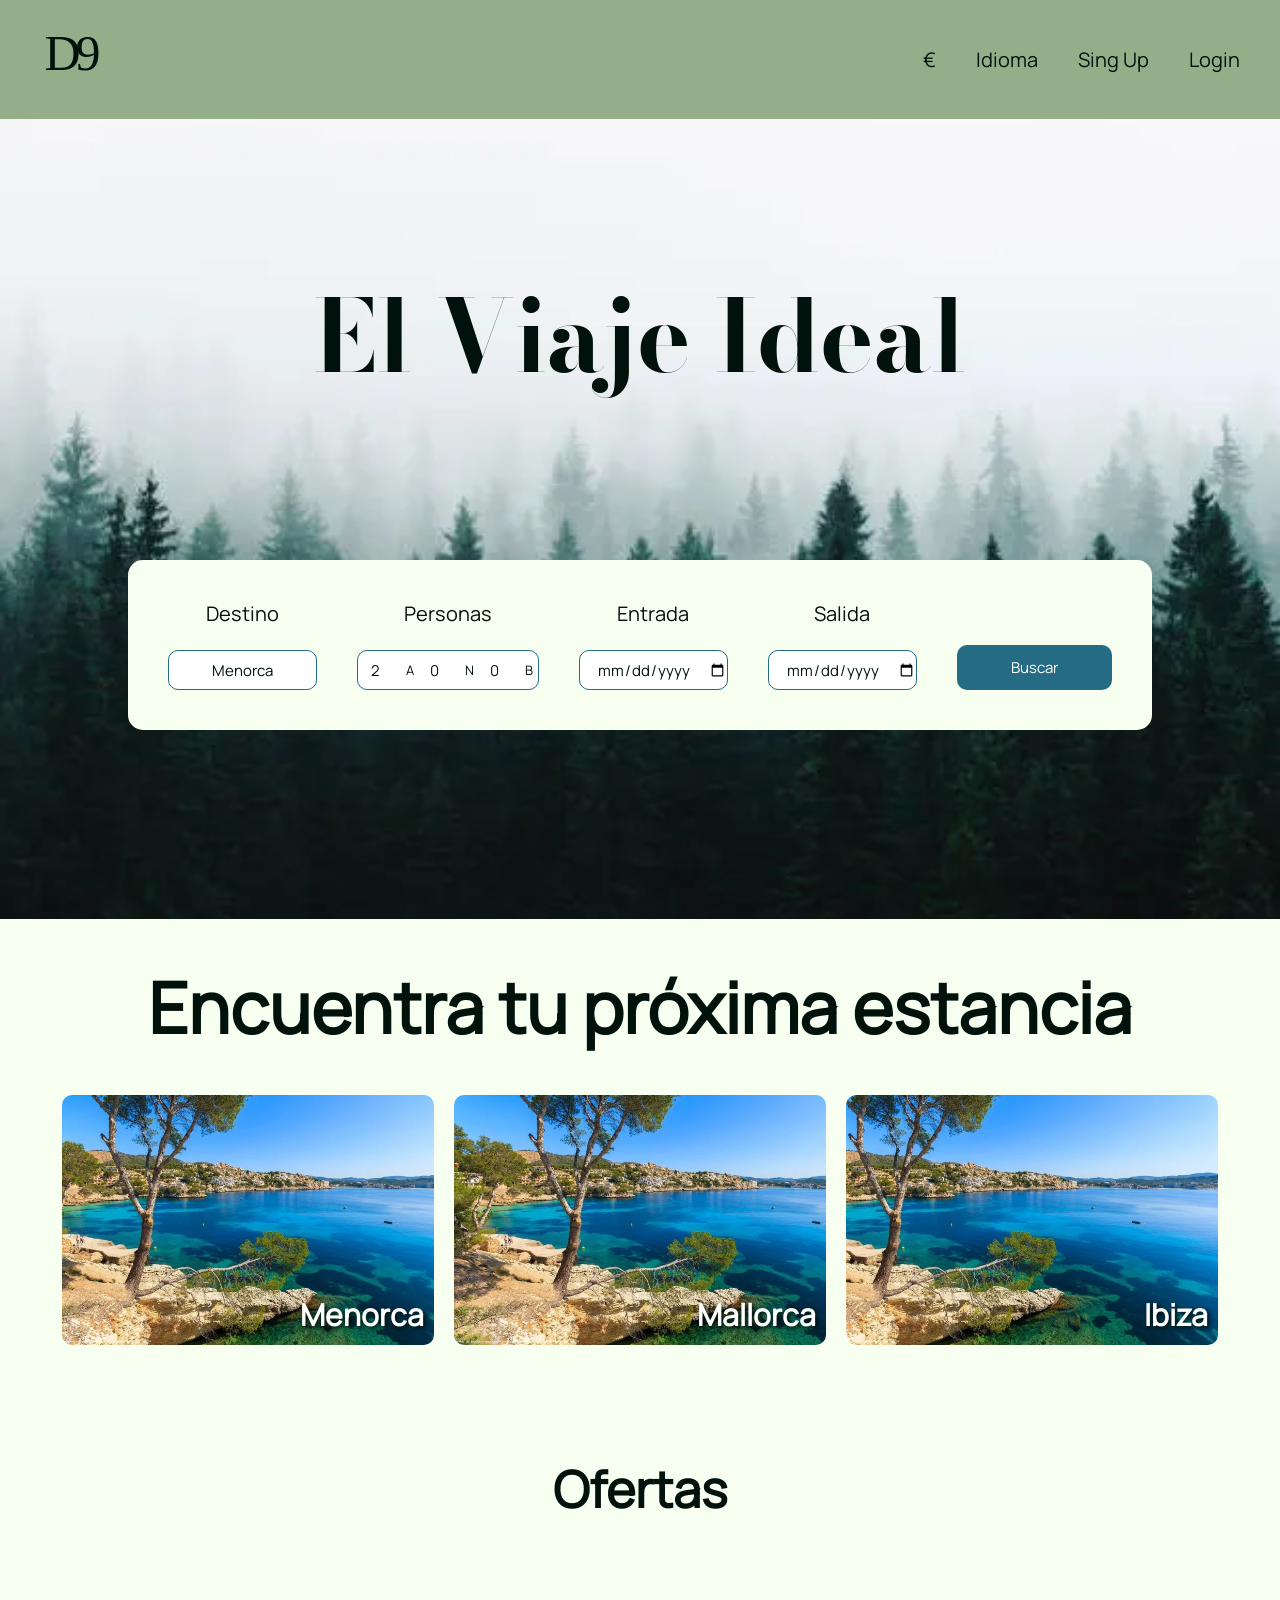
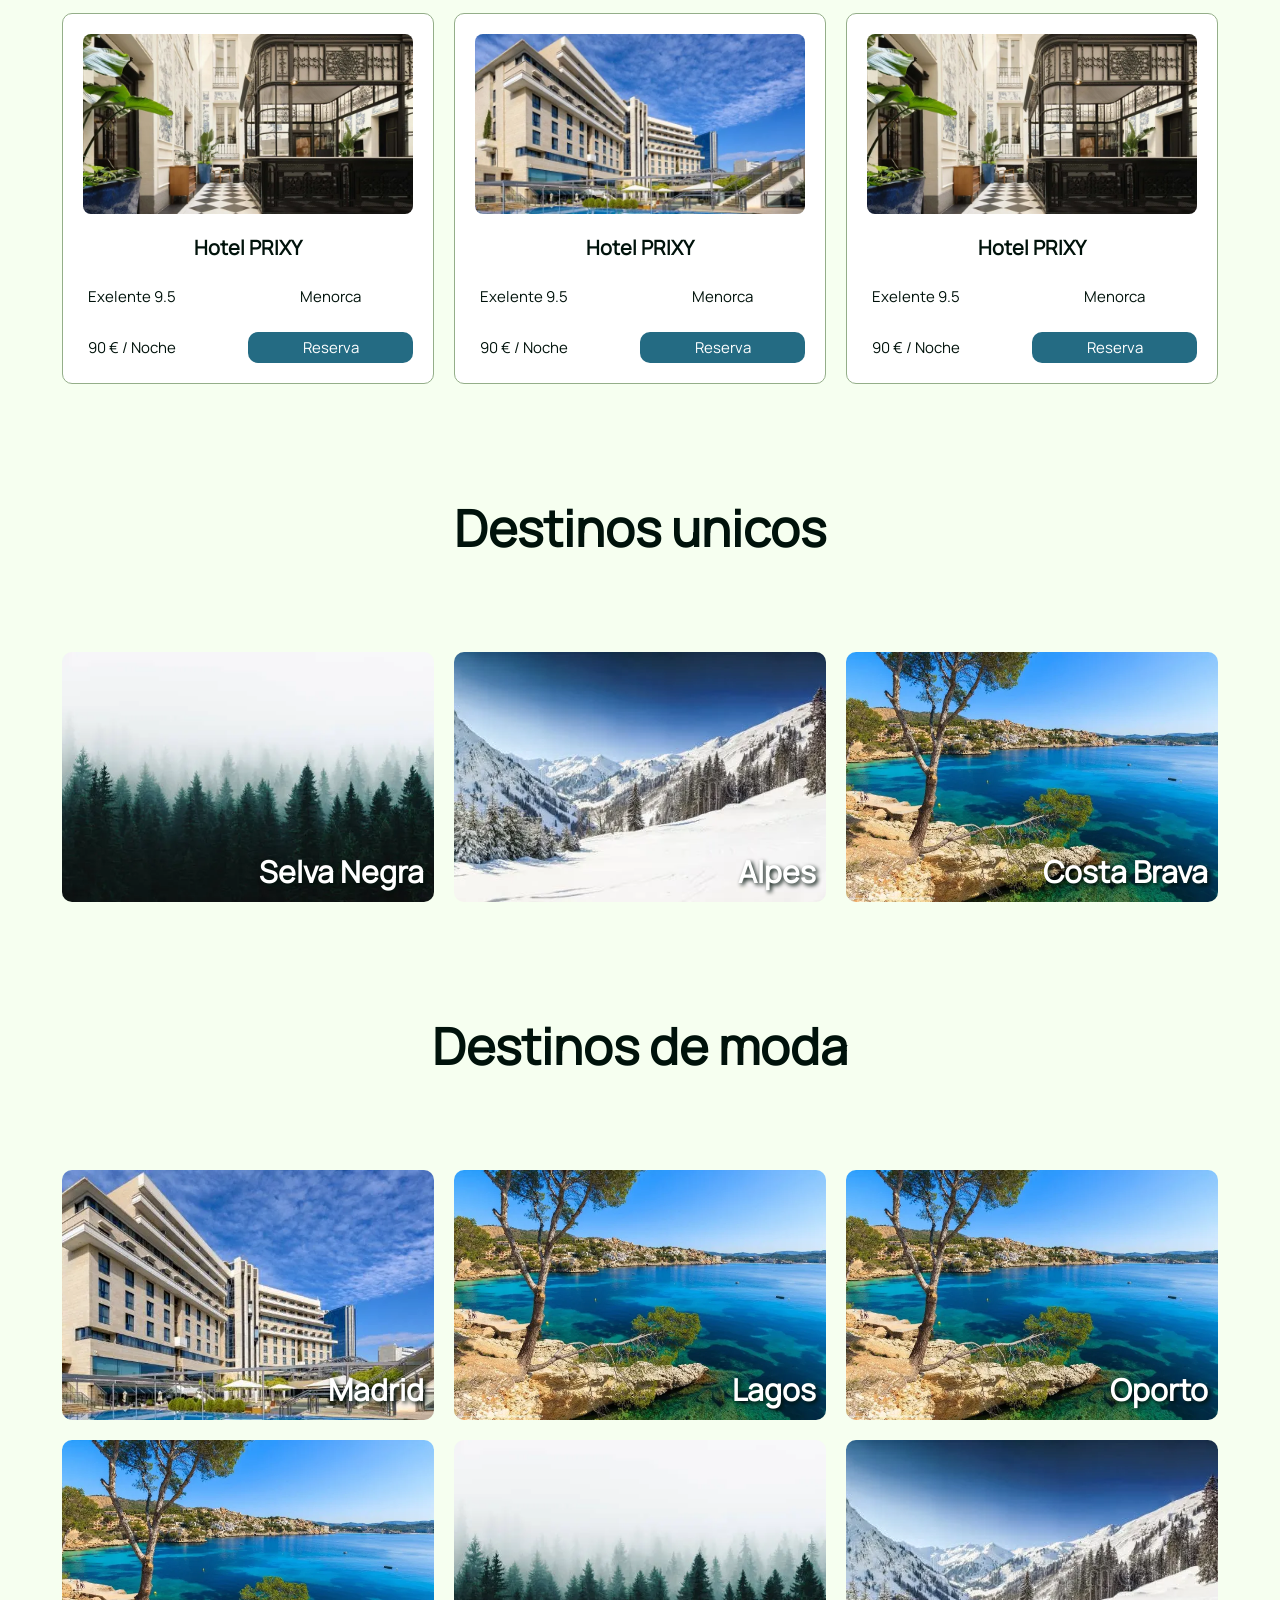
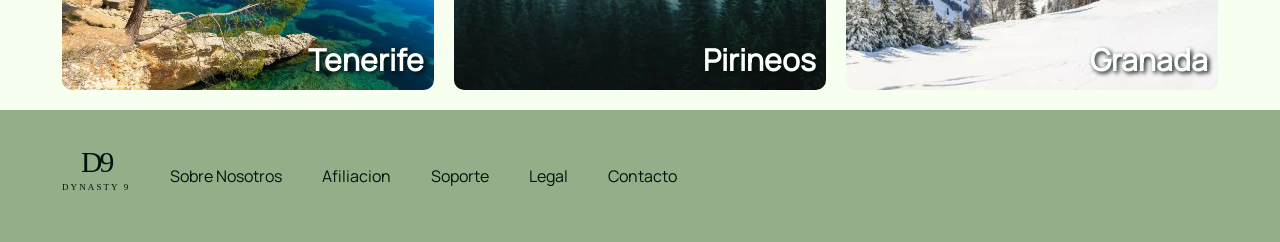
==== commit c2ea2bbf: "gg" ====
--- a/dynasty9/index.html
+++ b/dynasty9/index.html
@@ -1,5 +1,5 @@
 <!DOCTYPE html>
-<html lang="en">
+<html lang="es">
 <head>
     <meta charset="UTF-8">
     <meta name="viewport" content="width=device-width, initial-scale=1.0">
@@ -8,46 +8,62 @@
     <link rel="stylesheet" href="assets/css/header.css">
     <link rel="stylesheet" href="assets/css/index.css">
     <link rel="stylesheet" href="assets/css/footer.css">
+    <script src="assets/js/menu.js" defer></script>
 </head>
 <body>
     <header>
-        <img src="assets/img/logo-monograma-claro.svg" alt="Dynasty 9 Logo" class="logo">
-        <img src="assets/img/menu.svg" alt="menu" class="menu">
-        <div class="lMenu">
-            <p>€</p>
-            <p>Idioma</p>
-            <p>Sing Up</p>
-            <p>Login</p>
-        </div>
+        <a href="#home"><img src="assets/img/logo-monograma-claro.svg" alt="Dynasty 9 Logo" class="logo"></a>
+        <button type="button" class="menu"><img src="assets/img/menu.svg" alt="menu"></button>
+        <nav class="lMenu">
+            <a href="#">€</a>
+            <a href="#">Idioma</a>
+            <a href="#">Sing Up</a>
+            <a href="#">Login</a>
+        </nav>
     </header>
     <main>
         <section id="home">
             <h1>El Viaje Ideal</h1>
             <form action="" method="get">
                 <div class="buscar">
-                    <label for="">Destino</label>
+                    <label for="destino">Destino</label>
                     <input type="text" id="destino" name="destino" value="Menorca" required>
                 </div>
                 <div class="buscar">
-                    <label for="">Personas</label>
-                    <input type="number" id="nPersonas" name="nPersonas" min="1" value="2" required>
+                    <label for="adultos">Personas</label>
+                    <div class="personas">
+                        <span><input type="number" id="adultos" name="adultos" min="1" value="2" required> A</span>
+                        <span><input type="number" id="ninos" name="ninos" min="0" value="0" required> N</span>
+                        <span><input type="number" id="bebes" name="bebes" min="0" value="0" required> B</span>
+                    </div>
                 </div>
                 <div class="buscar">
-                    <label for="">Entrada</label>
+                    <label for="entrada">Entrada</label>
                     <input type="date" id="entrada" name="entrada" required>
                 </div>
                 <div class="buscar">
-                    <label for="">Salida</label>
+                    <label for="salida">Salida</label>
                     <input type="date" id="salida" name="salida" required>
                 </div>
                 <button type="submit">Buscar</button>
-            </form> 
+            </form>
         </section>
-        <h2>Encuentra tu proxima estancia</h2>
+        <section id="estancias">
+            <h2>Encuentra tu próxima estancia</h2>
+            <article class="destino menorca">
+                <h4>Menorca</h4>
+            </article>
+            <article class="destino menorca centro">
+                <h4>Mallorca</h4>
+            </article>
+            <article class="destino menorca izquierda">
+                <h4>Ibiza</h4>
+            </article>
+        </section>
         <section id="ofertas">
             <h3>Ofertas</h3>
             <article>
-                <img src="assets/img/hotel.png" alt="hotel" class="hoteles">
+                <div class="foto hotel1"></div>
                 <h4>Hotel PRIXY</h4>
                 <p>Exelente 9.5</p>
                 <p>Menorca</p>
@@ -55,7 +71,7 @@
                 <button>Reserva</button>
             </article>
             <article>
-                <img src="assets/img/hotel.png" alt="hotel" class="hoteles">
+                <div class="foto hotel2"></div>
                 <h4>Hotel PRIXY</h4>
                 <p>Exelente 9.5</p>
                 <p>Menorca</p>
@@ -63,7 +79,7 @@
                 <button>Reserva</button>
             </article>
             <article>
-                <img src="assets/img/hotel.png" alt="hotel" class="hoteles">
+                <div class="foto hotel1"></div>
                 <h4>Hotel PRIXY</h4>
                 <p>Exelente 9.5</p>
                 <p>Menorca</p>
@@ -71,21 +87,42 @@
                 <button>Reserva</button>
             </article>
         </section>
+        <section id="unicos">
+            <h3>Destinos unicos</h3>
+            <article class="destino selva">
+                <h4>Selva Negra</h4>
+            </article>
+            <article class="destino alpes">
+                <h4>Alpes</h4>
+            </article>
+            <article class="destino menorca">
+                <h4>Costa Brava</h4>
+            </article>
+        </section>
         <section id="moda">
             <h3>Destinos de moda</h3>
-            <article>
-                <h4>Menorca</h4>
-            </article>
-            <article>
+            <article class="destino hotel2">
                 <h4>Madrid</h4>
             </article>
-            <article>
-                <h4>Mallorca</h4>
+            <article class="destino menorca">
+                <h4>Lagos</h4>
+            </article>
+            <article class="destino menorca">
+                <h4>Oporto</h4>
+            </article>
+            <article class="destino menorca">
+                <h4>Tenerife</h4>
+            </article>
+            <article class="destino selva">
+                <h4>Pirineos</h4>
+            </article>
+            <article class="destino alpes">
+                <h4>Granada</h4>
             </article>
         </section>
     </main>
     <footer>
-        <a href="#"><img src="assets/img/logo-claro.svg" alt="Dynasty 9 Logo" class="logo2"></a>
+        <a href="#home"><img src="assets/img/logo-claro.svg" alt="Dynasty 9 Logo" class="logo2"></a>
         <a href="#">Sobre Nosotros</a>
         <a href="#">Afiliacion</a>
         <a href="#">Soporte</a>
--- a/dynasty9/assets/css/header.css
+++ b/dynasty9/assets/css/header.css
@@ -8,7 +8,6 @@
     font-family: 'Manrope';
     src: url('../fonts/Manrope/static/Manrope-Regular.ttf');
 }
-
 
 /* COLORS */
 /* v = verde */
@@ -29,7 +28,9 @@
 }
 
 header {
+    position: relative;
     display: flex;
+    align-items: center;
     justify-content: space-between;
     padding: 20px;
     background-color: var(--vsalvia);
@@ -41,10 +42,42 @@
     height: auto;
 }
 
+.menu {
+    display: block;
+    padding: 0;
+    border: 0;
+    background: none;
+    cursor: pointer;
+}
+
+.menu img {
+    display: block;
+    width: 26px;
+    height: 26px;
+}
+
+.menu.activo {
+    opacity: 0.5;
+}
+
 .lMenu {
     display: none;
+    position: absolute;
+    top: 100%;
+    left: 0;
+    right: 0;
+    flex-direction: column;
+    background-color: var(--vsalvia);
 }
 
+.lMenu a {
+    padding: 14px 20px;
+    color: var(--onyx);
+}
+
+.lMenu.abierto {
+    display: flex;
+}
 
 @media (min-width: 600px) {
 
@@ -53,8 +86,15 @@
     }
 
     .lMenu {
+        position: static;
         display: flex;
+        flex-direction: row;
         gap: 40px;
         padding: 20px;
+        background-color: transparent;
+    }
+
+    .lMenu a {
+        padding: 0;
     }
 }
--- a/dynasty9/assets/css/index.css
+++ b/dynasty9/assets/css/index.css
@@ -1,15 +1,12 @@
-/* Textos */
 h1{
     font-family: 'Bodoni Moda', sans-serif;
     font-weight: 1500;
 }
 
-
-
 a {
     text-decoration: none;
 }
-/* Home + busqueda */
+
 #home {
     display: flex;
     flex-direction: column;
@@ -21,6 +18,13 @@
     background-size: cover;
     height: calc(100vh - 100px);
 }
+
+h1 {
+    font-size: 50px;
+    text-align: center;
+    padding: 100px;
+}
+
 #home > form {
     position: absolute;
     bottom: 170px;
@@ -31,11 +35,6 @@
     border-radius: 15px;
     background-color: var(--vFlojo);
 }
-h1 {
-    font-size: 50px;
-    text-align: center;
-    padding: 100px;
-}
 
 #home > form > .buscar {
     display: flex;
@@ -45,17 +44,45 @@
     text-align: center;
     padding: 5px;
 }
+
 .buscar label, .buscar input {
     width: 100%;
     padding: 5px;
     text-align: center;
     border-radius: 10px;
 }
+
 .buscar input {
     border: 1px solid var(--azul);
 }
+
 .buscar label {
     color: var(--onyx);
+}
+
+.buscar .personas {
+    display: flex;
+    align-items: center;
+    justify-content: center;
+    gap: 8px;
+    padding: 5px;
+    border: 1px solid var(--azul);
+    border-radius: 10px;
+    background-color: var(--blanco);
+}
+
+.buscar .personas span {
+    display: flex;
+    align-items: center;
+    gap: 3px;
+    font-size: 13px;
+}
+
+.buscar .personas input {
+    width: 40px;
+    padding: 0;
+    border: none;
+    background: transparent;
 }
 
 #home > form > button {
@@ -68,19 +95,22 @@
     margin-bottom: 5px;
     border-radius: 10px;
 }
-/* Main */
+
 main {
     background-color: var(--vFlojo);
 }
+
 main > h2 {
     text-align: center;
     font-size: 35px;
     padding: 20px;
 }
+
 main h3 {
     font-size: 30px;
 }
-#ofertas, #moda {
+
+#estancias, #ofertas, #unicos, #moda {
     display: flex;
     flex-direction: column;
     align-items: center;
@@ -88,61 +118,116 @@
     padding: 20px;
     gap: 20px;
 }
-.hoteles {
-    width: 100%;
-}
-#ofertas > article {
+
+#estancias > h2, #unicos > h3, #moda > h3 {
+    width: 100%;
+    text-align: center;
+}
+
+#estancias > h2 {
+    font-size: 35px;
     padding: 20px;
-    background-color: var(--blanco);
-    border-radius: 10px;
-    border: 1px solid var(--vsalvia);
-    display: flex;
-    flex-wrap: wrap;
-    gap: 20px;
-    justify-content: space-between;
-}
-#ofertas > article > h4 {
-    text-align: center;
-    width: 100%;
-    font-size: 20px;
-}
-#ofertas > article > p {
-    width: calc(50% - 20px);
-    font-size: 15px;
-    padding: 5px;
-}
-#ofertas > article > p:nth-of-type(2) {
-    text-align: center;
-    width: 50%;
-}
-#ofertas > article > button {
-    text-align: right;
-    width: 50%;
-    border-radius: 10px;
-    border: 1px;
-    background-color: var(--azul);
-    color: var(--blanco);
-    padding: 5px;
-    text-align: center;
-    font-size: 15px;
-}
-#moda > article {
+}
+
+.destino {
     position: relative;
     width: 100%;
-    background-image: url(../img/menorca.png) ;
+    height: 250px;
     background-repeat: no-repeat;
     background-position: center;
     background-size: cover;
-    height: 250px;
-    border-radius: 10px;
-}
-#moda > article > h4 {
+    border-radius: 10px;
+}
+
+.destino h4 {
     color: var(--blanco);
     text-align: right;
     padding: 10px;
     position: absolute;
     bottom: 0;
     right: 0;
+    text-shadow: 2px 2px 4px var(--onyx);
+}
+
+.menorca {
+    background-image: url(../img/menorca.png);
+}
+
+.menorca.centro {
+    background-position: 0% 50%;
+}
+
+.menorca.izquierda {
+    background-position: 100% 50%;
+}
+
+.selva {
+    background-image: url(../img/bosque.png);
+}
+
+.alpes {
+    background-image: url(../img/p-claro.png);
+}
+
+.hotel1 {
+    background-image: url(../img/hotel.png);
+}
+
+.hotel2 {
+    background-image: url(../img/hotel-2.png);
+}
+
+.foto {
+    width: 100%;
+    height: 180px;
+    background-repeat: no-repeat;
+    background-position: center;
+    background-size: cover;
+    border-radius: 8px;
+}
+
+.hoteles {
+    width: 100%;
+}
+
+#ofertas > article {
+    padding: 20px;
+    background-color: var(--blanco);
+    border-radius: 10px;
+    border: 1px solid var(--vsalvia);
+    display: flex;
+    flex-wrap: wrap;
+    gap: 20px;
+    justify-content: space-between;
+}
+
+#ofertas > article > h4 {
+    text-align: center;
+    width: 100%;
+    font-size: 20px;
+}
+
+#ofertas > article > p {
+    width: calc(50% - 20px);
+    font-size: 15px;
+    padding: 5px;
+}
+
+#ofertas > article > p:nth-of-type(2) {
+    text-align: center;
+    width: 50%;
+}
+
+#ofertas > article > button {
+    text-align: right;
+    width: 50%;
+    border-radius: 10px;
+    border: 1px;
+    background-color: var(--azul);
+    color: var(--blanco);
+    padding: 5px;
+    text-align: center;
+    font-size: 15px;
 }
 
 @media (min-width: 600px) {
@@ -153,7 +238,7 @@
         padding-top: 100px;
         font-size: 80px;
     }
-    
+
     main > h2 {
         padding-top: 100px;
         font-size: 70px;
@@ -165,8 +250,6 @@
     h4 {
         font-size: 30px;
     }
-
-    
 
     #ofertas{
         flex-direction: row;
@@ -182,21 +265,37 @@
         width: 30%;
     }
 
-    #moda{
+    #estancias > h2 {
+        font-size: 70px;
+    }
+
+    #estancias > h3,
+    #unicos > h3,
+    #moda > h3 {
+        width: 100%;
+        text-align: center;
+    }
+    #estancias, #unicos {
         flex-direction: row;
         flex-wrap: wrap;
         align-items: center;
         justify-content: center;
     }
-    #moda > h3 {
-        width: 100%;
-        text-align: center;
+    #estancias > article,
+    #unicos > article {
+        width: 30%;
+    }
+    #moda {
+        flex-direction: row;
+        flex-wrap: wrap;
+        align-items: center;
+        justify-content: center;
     }
     #moda > article {
         width: 30%;
     }
-
-}
+}
+
 @media (min-width: 1000px) {
     h1 {
         padding-top: 100px;
@@ -227,12 +326,16 @@
         text-align: center;
         border-radius: 10px;
         height: 40px;
-        
-    }
+    }
+
     .buscar input{
         font-size: 15px;
     }
-    
+
+    .buscar .personas {
+        height: 40px;
+    }
+
     #home > form > button {
         width: 100%;
         border: 1px;
--- a/dynasty9/assets/css/footer.css
+++ b/dynasty9/assets/css/footer.css
@@ -36,4 +36,4 @@
     footer .logo2 {
         width: 70px;
     }
-}
+}
